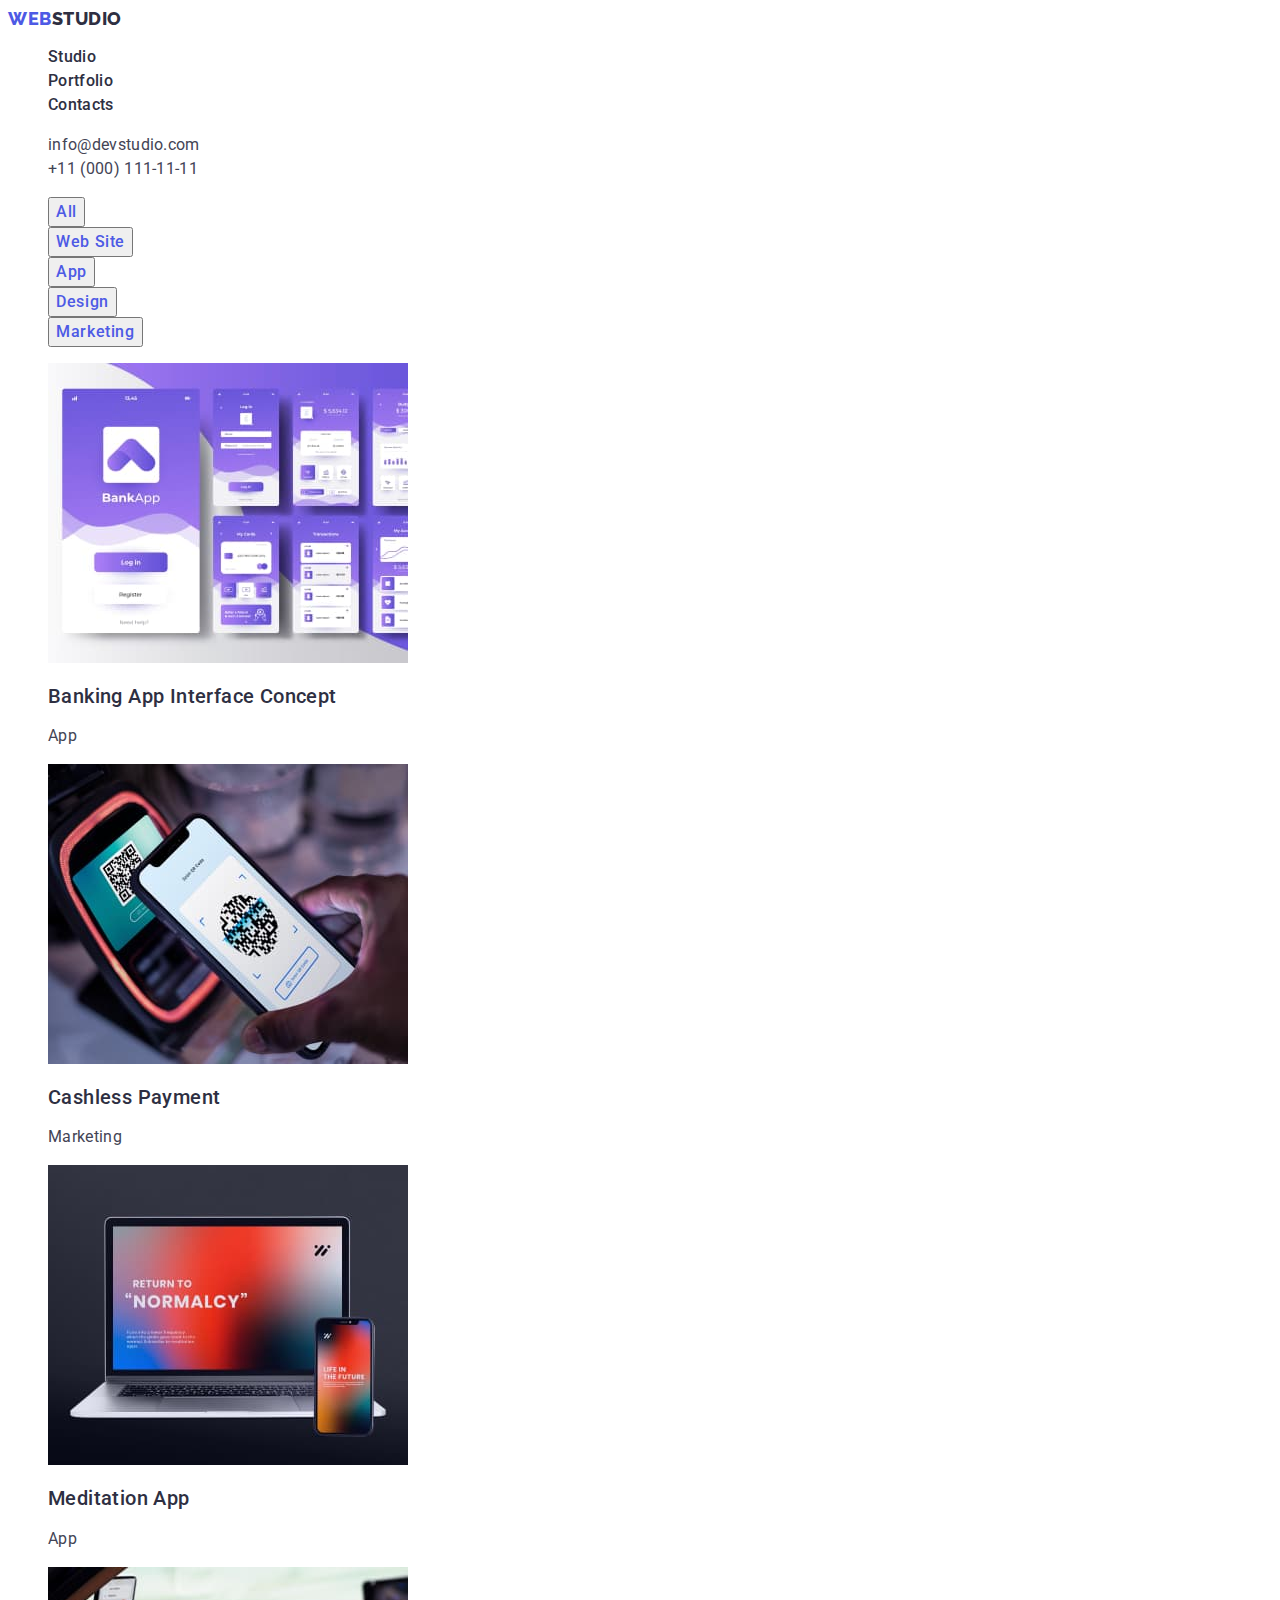
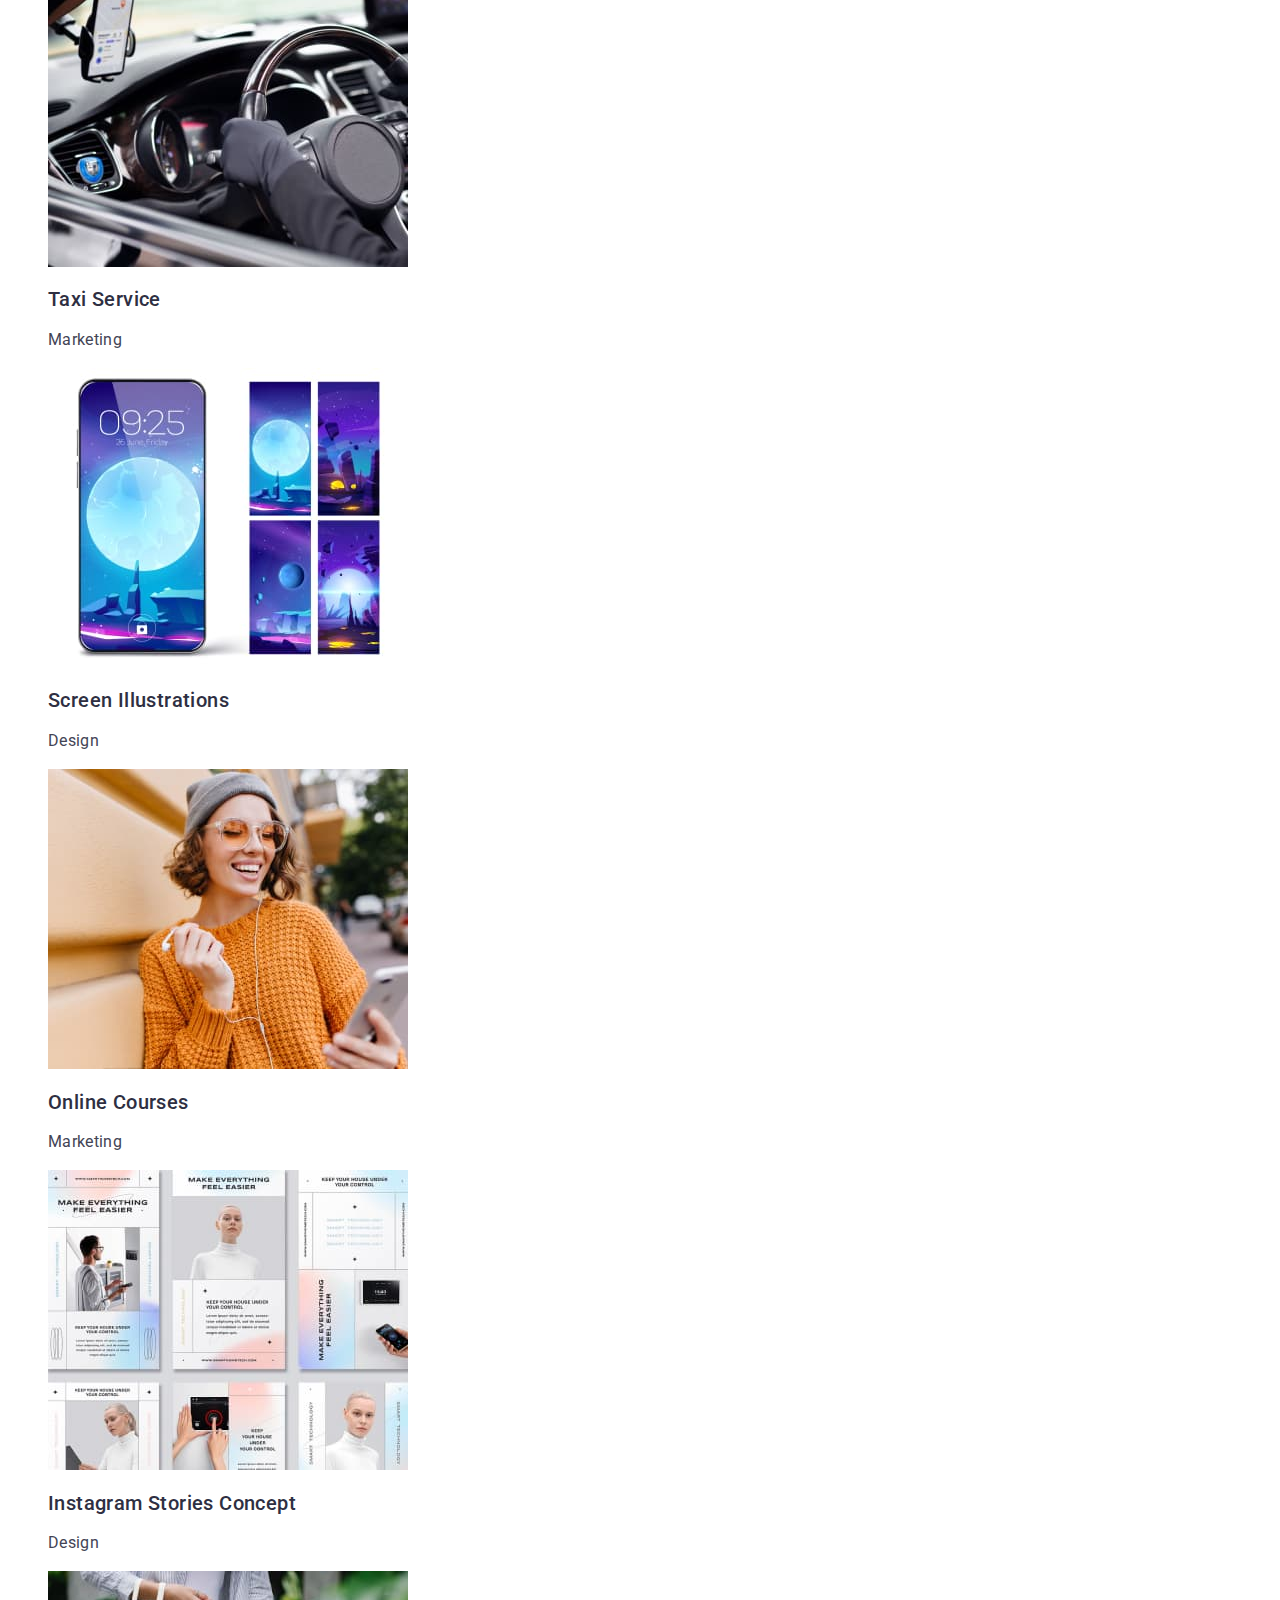
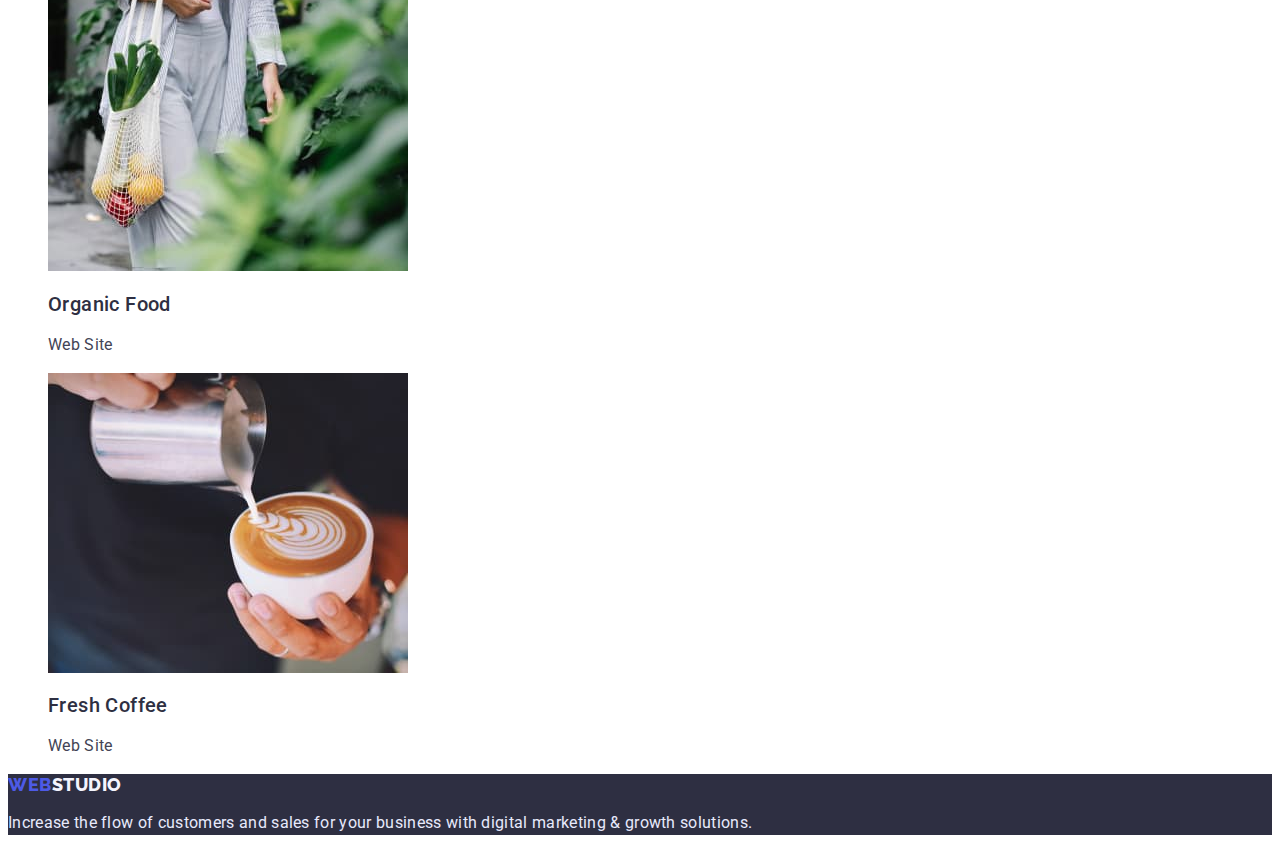
==== portfolio.html @ 85e49968 "Initial commit" ====
<!DOCTYPE html>
<html lang="en">

<head>
    <meta charset="UTF-8">
    <meta http-equiv="X-UA-Compatible" content="IE=edge">
    <meta name="viewport" content="width=device-width, initial-scale=1.0">
    <link rel="preconnect" href="https://fonts.googleapis.com">
    <link rel="preconnect" href="https://fonts.gstatic.com" crossorigin>
    <link
        href="https://fonts.googleapis.com/css2?family=Raleway:wght@800&family=Roboto:wght@400;500;700;900&display=swap"
        rel="stylesheet">
    <link rel="stylesheet" href="./css/styles.css">

    <title>Портфоліо</title>
</head>

<body>
    <header class="header">
        <nav class="nav">
            <a class="logo link" href="./index.html">Web<span class="color">Studio</span></a>
            <ul class="menu list">
                <li class="menu-item"><a class="menu-link link" href="./index.html">Studio</a></li>
                <li class="menu-item"><a class="menu-link link" href="./portfolio.html">Portfolio</a></li>
                <li class="menu-item"><a class="menu-link link" href="">Contacts</a></li>
            </ul>
        </nav>
        <address class="address">
            <ul class="address-list list">
                <li class="address-item"><a class="address-link link"
                        href="mailto:info@devstudio.com">info@devstudio.com</a></li>
                <li class="address-item"><a class="address-link link" href="tel:+110001111111">+11 (000) 111-11-11</a>
                </li>
            </ul>
        </address>
    </header>
    <main>
        <section>
            <!-- h1 hide heding in css -->
            <h1 hidden>Our Works</h1>
            <ul class="filter-list list">
                <li class="filter-item"><button class="filter-button" type="button">All</button></li>
                <li class="filter-item"><button class="filter-button" type="button">Web Site</button></li>
                <li class="filter-item"><button class="filter-button" type="button">App</button></li>
                <li class="filter-item"><button class="filter-button" type="button">Design</button></li>
                <li class="filter-item"><button class="filter-button" type="button">Marketing</button></li>
            </ul>
            <!-- Row 1 -->
            <ul class="works-list list">
                <li class="works-list-item">
                    <a class="item-link link" href="#"><img src="./images/Banking-app.jpg"
                            alt="Banking app interface images" width="360">
                        <h2 class="works-item-title">Banking App Interface Concept</h2>
                        <p class="item-text">App</p>
                    </a>
                </li>
                <li class="works-list-item">
                    <a class="item-link link" href="#"><img src="./images/Payment.jpg" alt="Image of payment by phone"
                        width="360">
                    <h2 class="works-item-title">Cashless Payment</h2>
                    <p class="item-text">Marketing</p>
                    </a>
                </li>
                <li class="works-list-item">
                    <a class="item-link link" href="#"><img src="./images/Meditaion-app.jpg"
                        alt="Image of the meditation app" width="360">
                    <h2 class="works-item-title">Meditation App</h2>
                    <p class="item-text">App</p>
                    </a>
                </li>
            <!-- Row 2 -->
                <li class="works-list-item">
                    <a class="item-link link" href="#"><img src="./images/Taxi-service.jpg"
                        alt="Advertising of a taxi service" width="360">
                    <h2 class="works-item-title">Taxi Service</h2>
                    <p class="item-text">Marketing</p>
                    </a>
                </li>
                <li class="works-list-item">
                    <a class="item-link link" href="#"><img src="./images/Screen-illustration.jpg"
                        alt="Example design and illustration" width="360">
                    <h2 class="works-item-title">Screen Illustrations</h2>
                    <p class="item-text">Design</p>
                    </a>
                </li>
                <li class="works-list-item">
                    <a class="item-link link" href="#"><img src="./images/Online-cources.jpg"
                        alt="Online course advertising design" width="360">
                    <h2 class="works-item-title">Online Courses</h2>
                    <p class="item-text">Marketing</p>
                    </a>
                </li>
            <!-- Row 3 -->
                <li class="works-list-item">
                    <a class="item-link link" href="#"><img src="./images/Instagram-concept.jpg"
                        alt="Design instagram stories" width="360">
                    <h2 class="works-item-title">Instagram Stories Concept</h2>
                    <p class="item-text">Design</p>
                    </a>
                </li>
                <li class="works-list-item">
                    <a class="item-link link" href="#"><img src="./images/Organic-food.jpg"
                        alt="Organic food store website" width="360">
                    <h2 class="works-item-title">Organic Food</h2>
                    <p class="item-text">Web Site</p>
                    </a>
                </li>
                <li class="works-list-item">
                    <a class="item-link link" href="#"><img src="./images/Fresh-coffee.jpg"
                        alt="Fresh Coffee Shop Website" width="360">
                    <h2 class="works-item-title">Fresh Coffee</h2>
                    <p class="item-text">Web Site</p>
                    </a>
                </li>
            </ul>
        </section>
    </main>
    <footer class="footer">
        <a class="footer-logo link" href="./index.html">Web<span class="footer-color">Studio</span></a>
        <p class="footer-text">Increase the flow of customers and sales for your business with digital marketing &
            growth
            solutions.</p>
    </footer>
</body>
---- css/styles.css ----
:root {
  --text-color: #434455;
  --title-text-color: #2e2f42;
  --primary-brand-color: #4d5ae5;
  --pressed-state-color: #404bbf;
  --primary-accent-color: #e7e9fc;
  --primary-bg-color: #f4f4fd;
}

body {
  font-family: "Roboto", sans-serif;
  color: var(--text-color);
}

/* ============= COPMPONENTS ======================= */
.list {
  list-style: none;
}

.link {
  text-decoration: none;
}

.h2-title {
  font-family: "Roboto", sans-serif;
  font-weight: 700;
  font-size: 36px;
  line-height: 1.11;
  text-align: center;
  letter-spacing: 0.02em;
  text-transform: capitalize;

  color: var(--title-text-color);
}

.h3-title {
  font-family: "Roboto", sans-serif;
  font-weight: 500;
  font-size: 20px;
  line-height: 1.2;
  letter-spacing: 0.02em;

  color: var(--title-text-color);
}

.text {
  font-family: "Roboto", sans-serif;
  font-weight: 400;
  font-size: 16px;
  line-height: 1.5;
  letter-spacing: 0.02em;

  color: var(--text-color);
}

/* ===============COMPONENTS====================== */

/* Header */

.logo {
  font-family: "Raleway", sans-serif;
  font-weight: 800;
  font-size: 18px;
  line-height: 1.17;
  letter-spacing: 0.03em;
  text-transform: uppercase;

  color: var(--primary-brand-color);
}

.color {
  color: #2e2f42;
}

.menu-link {
  font-family: "Roboto", sans-serif;
  font-weight: 500;
  font-size: 16px;
  line-height: 1.5;
  letter-spacing: 0.02em;

  color: var(--title-text-color);
}

.menu-link:hover,
.menu-link:focus {
  color: var(--pressed-state-color);
}

.address {
  font-style: normal;
}

.address-link {
  font-family: "Roboto", sans-serif;
  font-weight: 400;
  font-size: 16px;
  line-height: 1.5;
  letter-spacing: 0.02em;

  color: var(--text-color);
}

.address-link:hover,
.address-link:focus {
  color: var(--pressed-state-color);
}

/* Section HERO */

.hero {
  background-color: #2e2f42;
}

.hero-title {
  font-family: "Roboto", sans-serif;
  font-weight: 700;
  font-size: 56px;
  line-height: 1.07;
  text-align: center;
  letter-spacing: 0.02em;

  color: #ffffff;
}

.hero-button {
  font-family: "Roboto", sans-serif;
  font-weight: 500;
  font-size: 16px;
  line-height: 1.5;
  align-items: center;
  letter-spacing: 0.04em;
  cursor: pointer;

  color: #ffffff;
  background-color: var(--primary-brand-color);
}

/* Section ADVANTAGES */

.adv-subtitle {
  font-family: "Roboto", sans-serif;
  font-weight: 500;
  font-size: 20px;
  line-height: 1.2;
  letter-spacing: 0.02em;

  color: var(--title-text-color);
}

/* Section WORK */
.work-title {
  font-family: "Roboto", sans-serif;
  font-weight: 700;
  font-size: 36px;
  line-height: 1.11;
  letter-spacing: 0.02em;
  text-transform: capitalize;
  text-align: center;

  color: #2e2f42;
}

/* Section  TEAM*/

.team-title {
  font-family: "Roboto", sans-serif;
  font-weight: 700;
  font-size: 36px;
  line-height: 1.11;
  letter-spacing: 0.02em;
  text-transform: capitalize;
  text-align: center;

  color: #2e2f42;
}

.team-subtitle {
  font-family: "Roboto", sans-serif;
  font-weight: 500;
  font-size: 20px;
  line-height: 1.2;
  letter-spacing: 0.02em;

  color: #2e2f42;
}

.team-text {
  font-family: "Roboto", sans-serif;
  font-weight: 400;
  font-size: 16px;
  line-height: 1.5;
  letter-spacing: 0.02em;

  color: #434455;
}

/* Footer */

.footer {
  background-color: #2e2f42;
}

.footer-logo {
  font-family: "Raleway", sans-serif;
  font-style: normal;
  font-weight: 800;
  font-size: 18px;
  line-height: 1.17;
  letter-spacing: 0.03em;
  text-transform: uppercase;

  color: var(--primary-brand-color);
}

.footer-color {
  color: #f4f4fd;
}

.footer-text {
  font-family: "Roboto", sans-serif;
  font-weight: 400;
  font-size: 16px;
  line-height: 1.5;
  letter-spacing: 0.02em;
  color: #e7e9fc;
}

/* -------PORTFOLIO PAGE--------- */

/* Filter */

.filter-button {
  font-family: "Roboto", sans-serif;
  font-weight: 500;
  font-size: 16px;
  line-height: 1.5;
  letter-spacing: 0.04em;
  cursor: pointer;

  color: var(--primary-brand-color);
}

.filter-button:hover,
.filter-button:focus {
  color: #e7e9fc;
  background-color: var(--primary-brand-color);
}

/* Works list */

.works-item-title {
  font-family: "Roboto";
  font-weight: 500;
  font-size: 20px;
  line-height: 1.2;
  letter-spacing: 0.02em;

  color: #2e2f42;
}

.item-text {
  font-family: "Roboto";
  font-weight: 400;
  font-size: 16px;
  line-height: 1.5;
  letter-spacing: 0.02em;
  
  color: #434455;
}
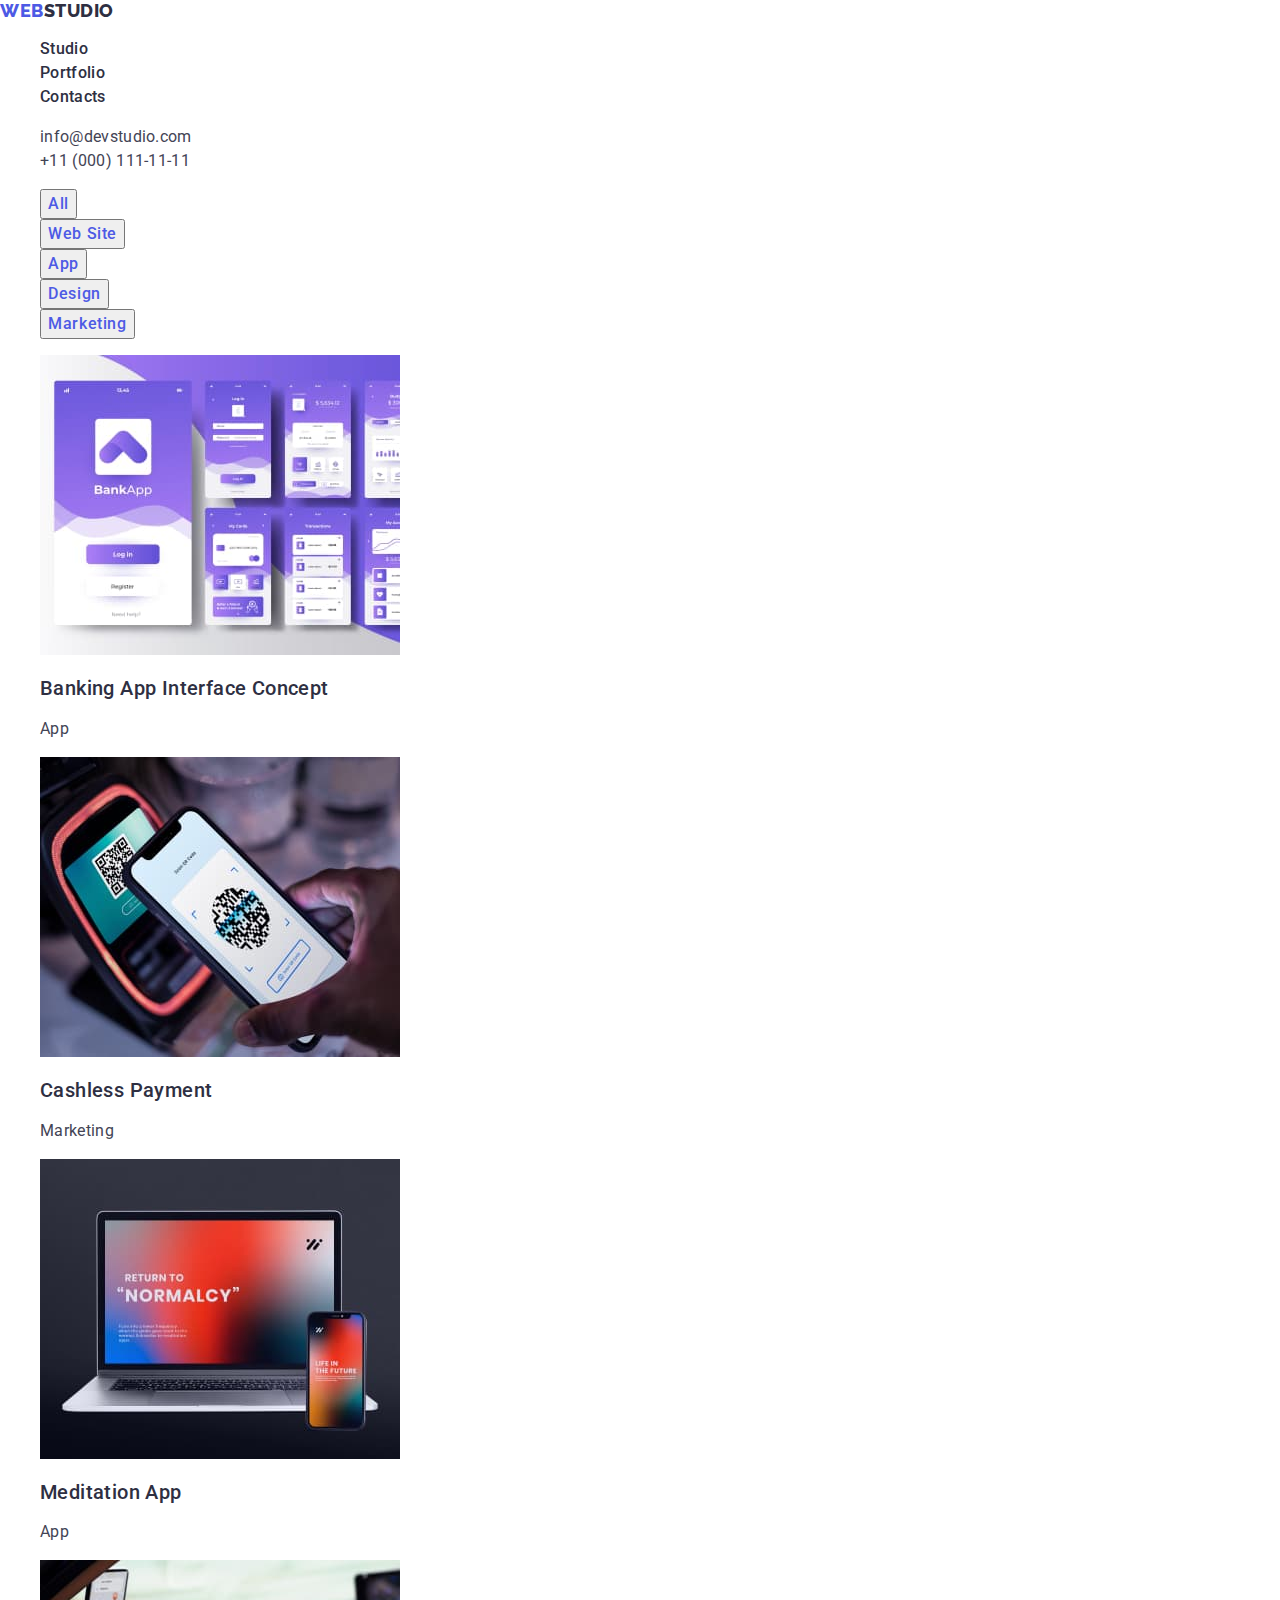
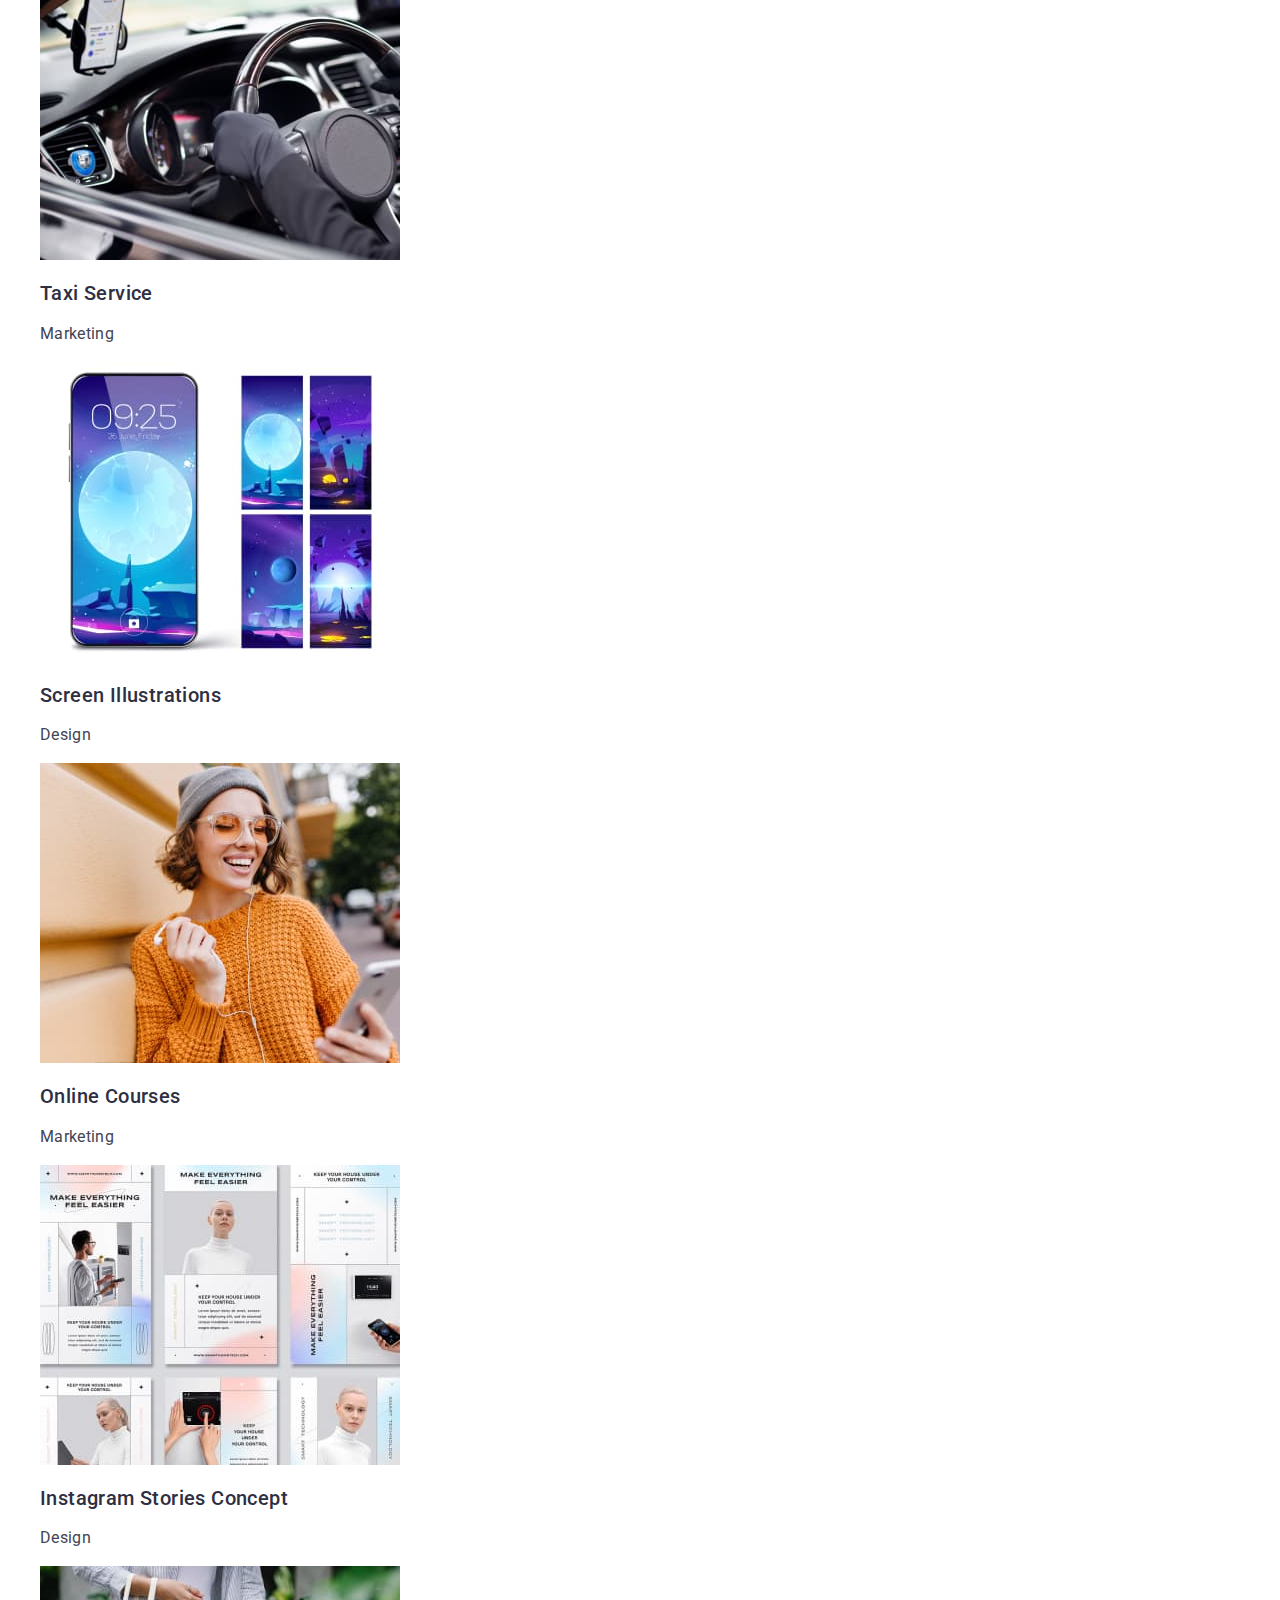
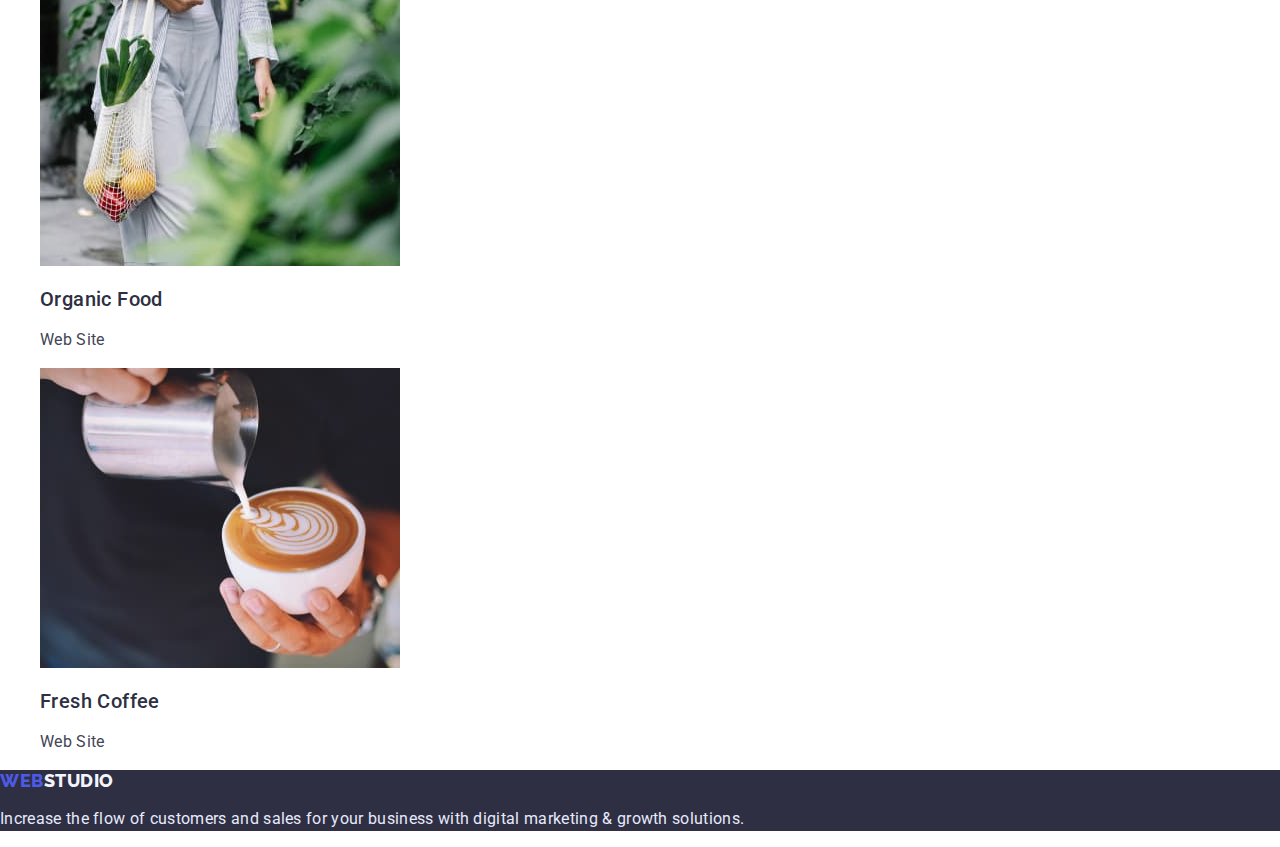
==== commit ebb33e8b: "add normalize css" ====
--- a/portfolio.html
+++ b/portfolio.html
@@ -10,6 +10,7 @@
     <link
         href="https://fonts.googleapis.com/css2?family=Raleway:wght@800&family=Roboto:wght@400;500;700;900&display=swap"
         rel="stylesheet">
+    <link rel="stylesheet" href="https://cdnjs.cloudflare.com/ajax/libs/modern-normalize/1.1.0/modern-normalize.min.css">
     <link rel="stylesheet" href="./css/styles.css">
 
     <title>Портфоліо</title>
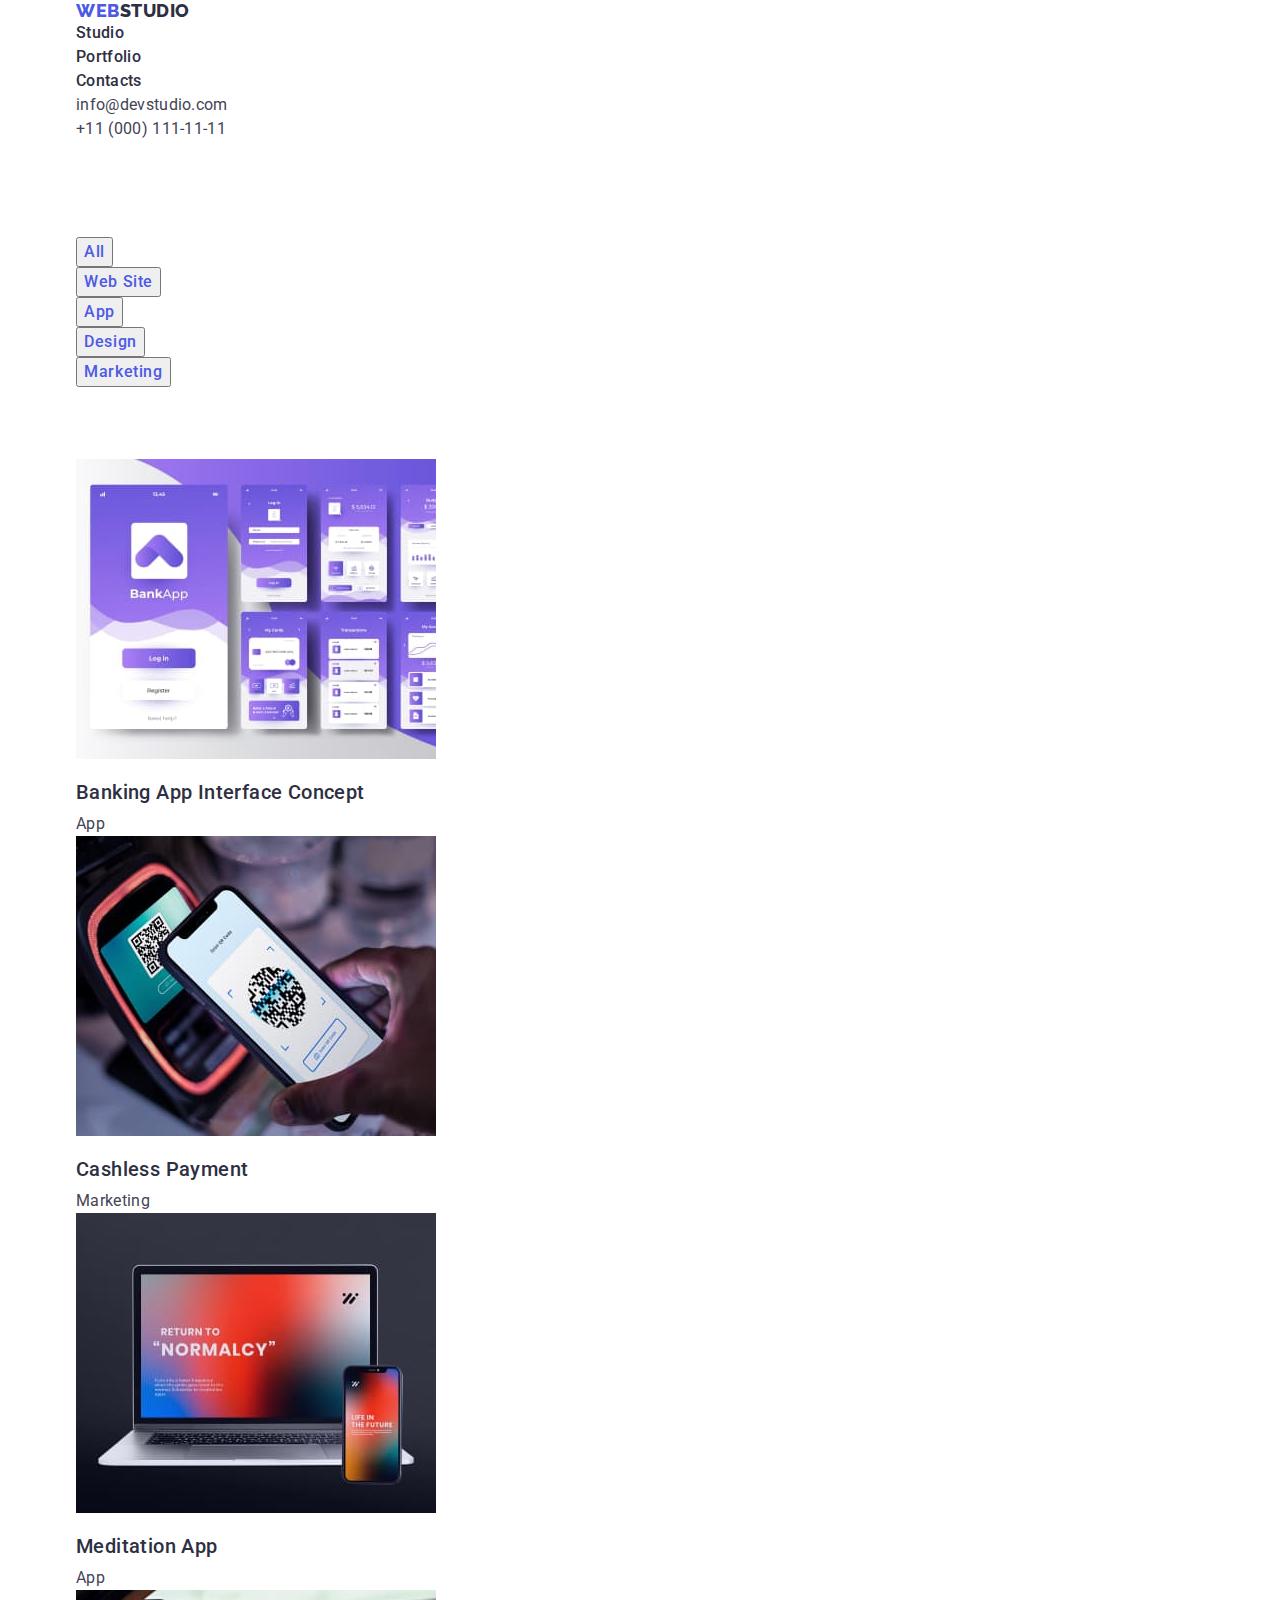
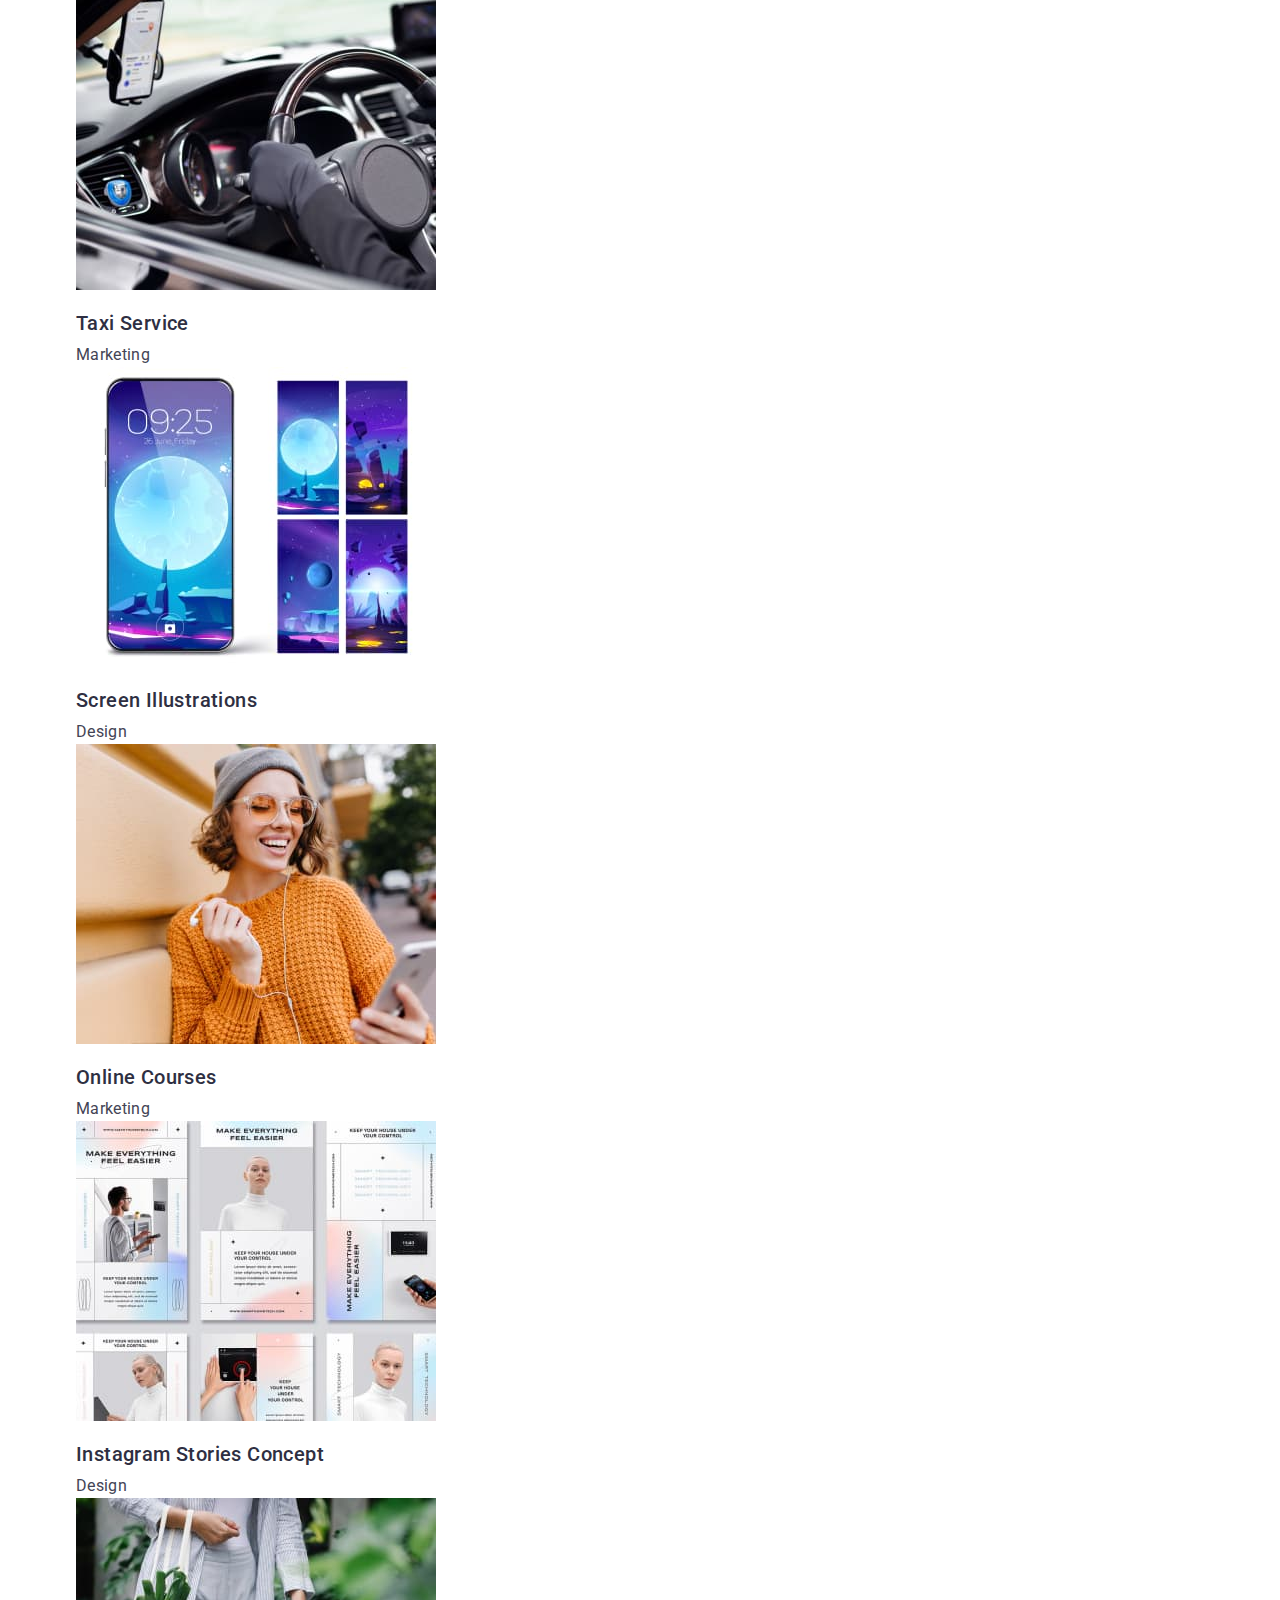
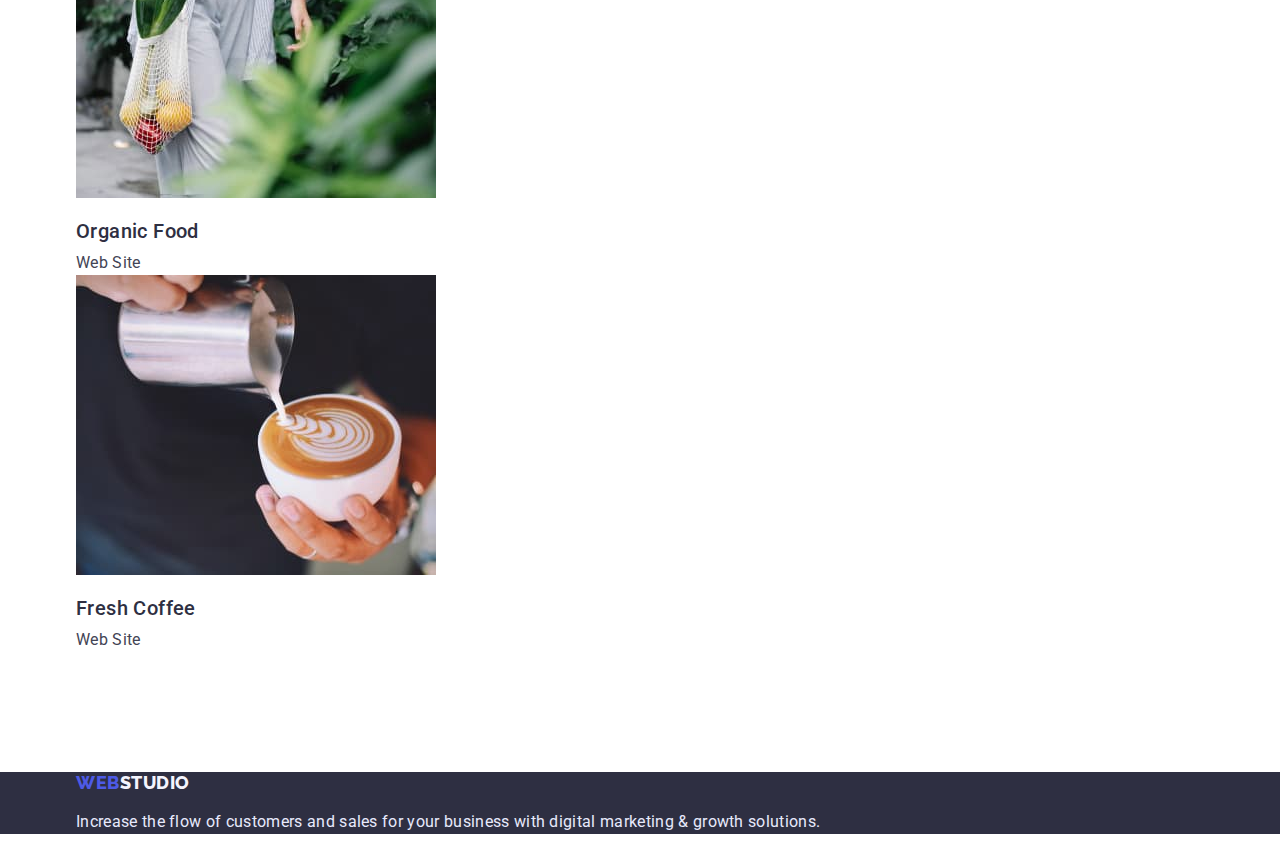
==== commit 842d548a: "add containers" ====
--- a/portfolio.html
+++ b/portfolio.html
@@ -10,7 +10,8 @@
     <link
         href="https://fonts.googleapis.com/css2?family=Raleway:wght@800&family=Roboto:wght@400;500;700;900&display=swap"
         rel="stylesheet">
-    <link rel="stylesheet" href="https://cdnjs.cloudflare.com/ajax/libs/modern-normalize/1.1.0/modern-normalize.min.css">
+    <link rel="stylesheet"
+        href="https://cdnjs.cloudflare.com/ajax/libs/modern-normalize/1.1.0/modern-normalize.min.css">
     <link rel="stylesheet" href="./css/styles.css">
 
     <title>Портфоліо</title>
@@ -18,108 +19,115 @@
 
 <body>
     <header class="header">
-        <nav class="nav">
-            <a class="logo link" href="./index.html">Web<span class="color">Studio</span></a>
-            <ul class="menu list">
-                <li class="menu-item"><a class="menu-link link" href="./index.html">Studio</a></li>
-                <li class="menu-item"><a class="menu-link link" href="./portfolio.html">Portfolio</a></li>
-                <li class="menu-item"><a class="menu-link link" href="">Contacts</a></li>
-            </ul>
-        </nav>
-        <address class="address">
-            <ul class="address-list list">
-                <li class="address-item"><a class="address-link link"
-                        href="mailto:info@devstudio.com">info@devstudio.com</a></li>
-                <li class="address-item"><a class="address-link link" href="tel:+110001111111">+11 (000) 111-11-11</a>
-                </li>
-            </ul>
-        </address>
+        <div class="container">
+            <nav class="nav">
+                <a class="logo link" href="./index.html">Web<span class="color">Studio</span></a>
+                <ul class="menu list">
+                    <li class="menu-item"><a class="menu-link link" href="./index.html">Studio</a></li>
+                    <li class="menu-item"><a class="menu-link link" href="./portfolio.html">Portfolio</a></li>
+                    <li class="menu-item"><a class="menu-link link" href="">Contacts</a></li>
+                </ul>
+            </nav>
+            <address class="address">
+                <ul class="address-list list">
+                    <li class="address-item"><a class="address-link link"
+                            href="mailto:info@devstudio.com">info@devstudio.com</a></li>
+                    <li class="address-item"><a class="address-link link" href="tel:+110001111111">+11 (000)
+                            111-11-11</a>
+                    </li>
+                </ul>
+            </address>
+        </div>
     </header>
     <main>
         <section>
-            <!-- h1 hide heding in css -->
-            <h1 hidden>Our Works</h1>
-            <ul class="filter-list list">
-                <li class="filter-item"><button class="filter-button" type="button">All</button></li>
-                <li class="filter-item"><button class="filter-button" type="button">Web Site</button></li>
-                <li class="filter-item"><button class="filter-button" type="button">App</button></li>
-                <li class="filter-item"><button class="filter-button" type="button">Design</button></li>
-                <li class="filter-item"><button class="filter-button" type="button">Marketing</button></li>
-            </ul>
-            <!-- Row 1 -->
-            <ul class="works-list list">
-                <li class="works-list-item">
-                    <a class="item-link link" href="#"><img src="./images/Banking-app.jpg"
-                            alt="Banking app interface images" width="360">
-                        <h2 class="works-item-title">Banking App Interface Concept</h2>
-                        <p class="item-text">App</p>
-                    </a>
-                </li>
-                <li class="works-list-item">
-                    <a class="item-link link" href="#"><img src="./images/Payment.jpg" alt="Image of payment by phone"
-                        width="360">
-                    <h2 class="works-item-title">Cashless Payment</h2>
-                    <p class="item-text">Marketing</p>
-                    </a>
-                </li>
-                <li class="works-list-item">
-                    <a class="item-link link" href="#"><img src="./images/Meditaion-app.jpg"
-                        alt="Image of the meditation app" width="360">
-                    <h2 class="works-item-title">Meditation App</h2>
-                    <p class="item-text">App</p>
-                    </a>
-                </li>
-            <!-- Row 2 -->
-                <li class="works-list-item">
-                    <a class="item-link link" href="#"><img src="./images/Taxi-service.jpg"
-                        alt="Advertising of a taxi service" width="360">
-                    <h2 class="works-item-title">Taxi Service</h2>
-                    <p class="item-text">Marketing</p>
-                    </a>
-                </li>
-                <li class="works-list-item">
-                    <a class="item-link link" href="#"><img src="./images/Screen-illustration.jpg"
-                        alt="Example design and illustration" width="360">
-                    <h2 class="works-item-title">Screen Illustrations</h2>
-                    <p class="item-text">Design</p>
-                    </a>
-                </li>
-                <li class="works-list-item">
-                    <a class="item-link link" href="#"><img src="./images/Online-cources.jpg"
-                        alt="Online course advertising design" width="360">
-                    <h2 class="works-item-title">Online Courses</h2>
-                    <p class="item-text">Marketing</p>
-                    </a>
-                </li>
-            <!-- Row 3 -->
-                <li class="works-list-item">
-                    <a class="item-link link" href="#"><img src="./images/Instagram-concept.jpg"
-                        alt="Design instagram stories" width="360">
-                    <h2 class="works-item-title">Instagram Stories Concept</h2>
-                    <p class="item-text">Design</p>
-                    </a>
-                </li>
-                <li class="works-list-item">
-                    <a class="item-link link" href="#"><img src="./images/Organic-food.jpg"
-                        alt="Organic food store website" width="360">
-                    <h2 class="works-item-title">Organic Food</h2>
-                    <p class="item-text">Web Site</p>
-                    </a>
-                </li>
-                <li class="works-list-item">
-                    <a class="item-link link" href="#"><img src="./images/Fresh-coffee.jpg"
-                        alt="Fresh Coffee Shop Website" width="360">
-                    <h2 class="works-item-title">Fresh Coffee</h2>
-                    <p class="item-text">Web Site</p>
-                    </a>
-                </li>
-            </ul>
+            <div class="container padding">
+                <!-- h1 hide heding in css -->
+                <h1 hidden>Our Works</h1>
+                <ul class="filter-list list">
+                    <li class="filter-item"><button class="filter-button" type="button">All</button></li>
+                    <li class="filter-item"><button class="filter-button" type="button">Web Site</button></li>
+                    <li class="filter-item"><button class="filter-button" type="button">App</button></li>
+                    <li class="filter-item"><button class="filter-button" type="button">Design</button></li>
+                    <li class="filter-item"><button class="filter-button" type="button">Marketing</button></li>
+                </ul>
+                <!-- Row 1 -->
+                <ul class="works-list list">
+                    <li class="works-list-item">
+                        <a class="item-link link" href="#"><img src="./images/Banking-app.jpg"
+                                alt="Banking app interface images" width="360">
+                            <h2 class="works-item-title">Banking App Interface Concept</h2>
+                            <p class="item-text">App</p>
+                        </a>
+                    </li>
+                    <li class="works-list-item">
+                        <a class="item-link link" href="#"><img src="./images/Payment.jpg"
+                                alt="Image of payment by phone" width="360">
+                            <h2 class="works-item-title">Cashless Payment</h2>
+                            <p class="item-text">Marketing</p>
+                        </a>
+                    </li>
+                    <li class="works-list-item">
+                        <a class="item-link link" href="#"><img src="./images/Meditaion-app.jpg"
+                                alt="Image of the meditation app" width="360">
+                            <h2 class="works-item-title">Meditation App</h2>
+                            <p class="item-text">App</p>
+                        </a>
+                    </li>
+                    <!-- Row 2 -->
+                    <li class="works-list-item">
+                        <a class="item-link link" href="#"><img src="./images/Taxi-service.jpg"
+                                alt="Advertising of a taxi service" width="360">
+                            <h2 class="works-item-title">Taxi Service</h2>
+                            <p class="item-text">Marketing</p>
+                        </a>
+                    </li>
+                    <li class="works-list-item">
+                        <a class="item-link link" href="#"><img src="./images/Screen-illustration.jpg"
+                                alt="Example design and illustration" width="360">
+                            <h2 class="works-item-title">Screen Illustrations</h2>
+                            <p class="item-text">Design</p>
+                        </a>
+                    </li>
+                    <li class="works-list-item">
+                        <a class="item-link link" href="#"><img src="./images/Online-cources.jpg"
+                                alt="Online course advertising design" width="360">
+                            <h2 class="works-item-title">Online Courses</h2>
+                            <p class="item-text">Marketing</p>
+                        </a>
+                    </li>
+                    <!-- Row 3 -->
+                    <li class="works-list-item">
+                        <a class="item-link link" href="#"><img src="./images/Instagram-concept.jpg"
+                                alt="Design instagram stories" width="360">
+                            <h2 class="works-item-title">Instagram Stories Concept</h2>
+                            <p class="item-text">Design</p>
+                        </a>
+                    </li>
+                    <li class="works-list-item">
+                        <a class="item-link link" href="#"><img src="./images/Organic-food.jpg"
+                                alt="Organic food store website" width="360">
+                            <h2 class="works-item-title">Organic Food</h2>
+                            <p class="item-text">Web Site</p>
+                        </a>
+                    </li>
+                    <li class="works-list-item">
+                        <a class="item-link link" href="#"><img src="./images/Fresh-coffee.jpg"
+                                alt="Fresh Coffee Shop Website" width="360">
+                            <h2 class="works-item-title">Fresh Coffee</h2>
+                            <p class="item-text">Web Site</p>
+                        </a>
+                    </li>
+                </ul>
+            </div>
         </section>
     </main>
     <footer class="footer">
-        <a class="footer-logo link" href="./index.html">Web<span class="footer-color">Studio</span></a>
-        <p class="footer-text">Increase the flow of customers and sales for your business with digital marketing &
-            growth
-            solutions.</p>
+        <div class="container">
+            <a class="footer-logo link" href="./index.html">Web<span class="footer-color">Studio</span></a>
+            <p class="footer-text">Increase the flow of customers and sales for your business with digital marketing &
+                growth
+                solutions.</p>
+        </div>
     </footer>
 </body>--- a/css/styles.css
+++ b/css/styles.css
@@ -14,6 +14,8 @@
 
 /* ============= COPMPONENTS ======================= */
 .list {
+  padding: 0;
+  margin: 0;
   list-style: none;
 }
 
@@ -55,7 +57,20 @@
 
 /* ===============COMPONENTS====================== */
 
+.container {
+  margin-left: auto;
+  margin-right: auto;
+  width: 1158px;
+  padding-left: 15px;
+  padding-right: 15px;
+}
+
 /* Header */
+
+.header-padding {
+  padding-top: 24px;
+  padding-bottom: 24px;
+}
 
 .logo {
   font-family: "Raleway", sans-serif;
@@ -120,6 +135,9 @@
   text-align: center;
   letter-spacing: 0.02em;
 
+  margin-top: 0;
+  margin-bottom: 48px;
+
   color: #ffffff;
 }
 
@@ -128,16 +146,23 @@
   font-weight: 500;
   font-size: 16px;
   line-height: 1.5;
-  align-items: center;
   letter-spacing: 0.04em;
   cursor: pointer;
 
+  align-items: center;
+  border-radius: 4px;
+
   color: #ffffff;
   background-color: var(--primary-brand-color);
 }
 
 /* Section ADVANTAGES */
 
+.adv-padding {
+  padding-top: 120px;
+  padding-bottom: 120px;
+}
+
 .adv-subtitle {
   font-family: "Roboto", sans-serif;
   font-weight: 500;
@@ -145,10 +170,24 @@
   line-height: 1.2;
   letter-spacing: 0.02em;
 
+  margin-top: 0;
+  margin-bottom: 8px;
+
   color: var(--title-text-color);
 }
 
+.text-padding {
+  margin-top: 0;
+  margin-bottom: 0;
+}
+
 /* Section WORK */
+
+.work-padding {
+  padding-top: 0;
+  padding-bottom: 120px;
+}
+
 .work-title {
   font-family: "Roboto", sans-serif;
   font-weight: 700;
@@ -158,10 +197,20 @@
   text-transform: capitalize;
   text-align: center;
 
+  padding-top: 0;
+  padding-bottom: 0;
+  margin-top: 0;
+  margin-bottom: 72px;
+
   color: #2e2f42;
 }
 
 /* Section  TEAM*/
+
+.team-padding {
+  padding-top: 120px;
+  padding-bottom: 120px;
+}
 
 .team-title {
   font-family: "Roboto", sans-serif;
@@ -172,6 +221,11 @@
   text-transform: capitalize;
   text-align: center;
 
+  padding-top: 0;
+  padding-bottom: 0;
+  margin-top: 0;
+  margin-bottom: 72px;
+
   color: #2e2f42;
 }
 
@@ -182,6 +236,9 @@
   line-height: 1.2;
   letter-spacing: 0.02em;
 
+  margin-top: 0;
+  margin-bottom: 0px;
+
   color: #2e2f42;
 }
 
@@ -192,10 +249,18 @@
   line-height: 1.5;
   letter-spacing: 0.02em;
 
+  margin-top: 0;
+  margin-bottom: 0;
+
   color: #434455;
 }
 
 /* Footer */
+
+.footer-padding {
+  padding-top: 100px;
+  padding-bottom: 100px;
+}
 
 .footer {
   background-color: #2e2f42;
@@ -230,6 +295,16 @@
 
 /* Filter */
 
+.padding {
+  padding-top: 96px;
+  padding-bottom: 120px;
+}
+
+.filter-list {
+  margin-top: 0;
+  margin-bottom: 72px;
+}
+
 .filter-button {
   font-family: "Roboto", sans-serif;
   font-weight: 500;
@@ -256,6 +331,9 @@
   line-height: 1.2;
   letter-spacing: 0.02em;
 
+  margin-top: 32;
+  margin-bottom: 8px;
+
   color: #2e2f42;
 }
 
@@ -265,6 +343,9 @@
   font-size: 16px;
   line-height: 1.5;
   letter-spacing: 0.02em;
+
+  margin-top: 0;
+  margin-bottom: 0;
   
   color: #434455;
 }
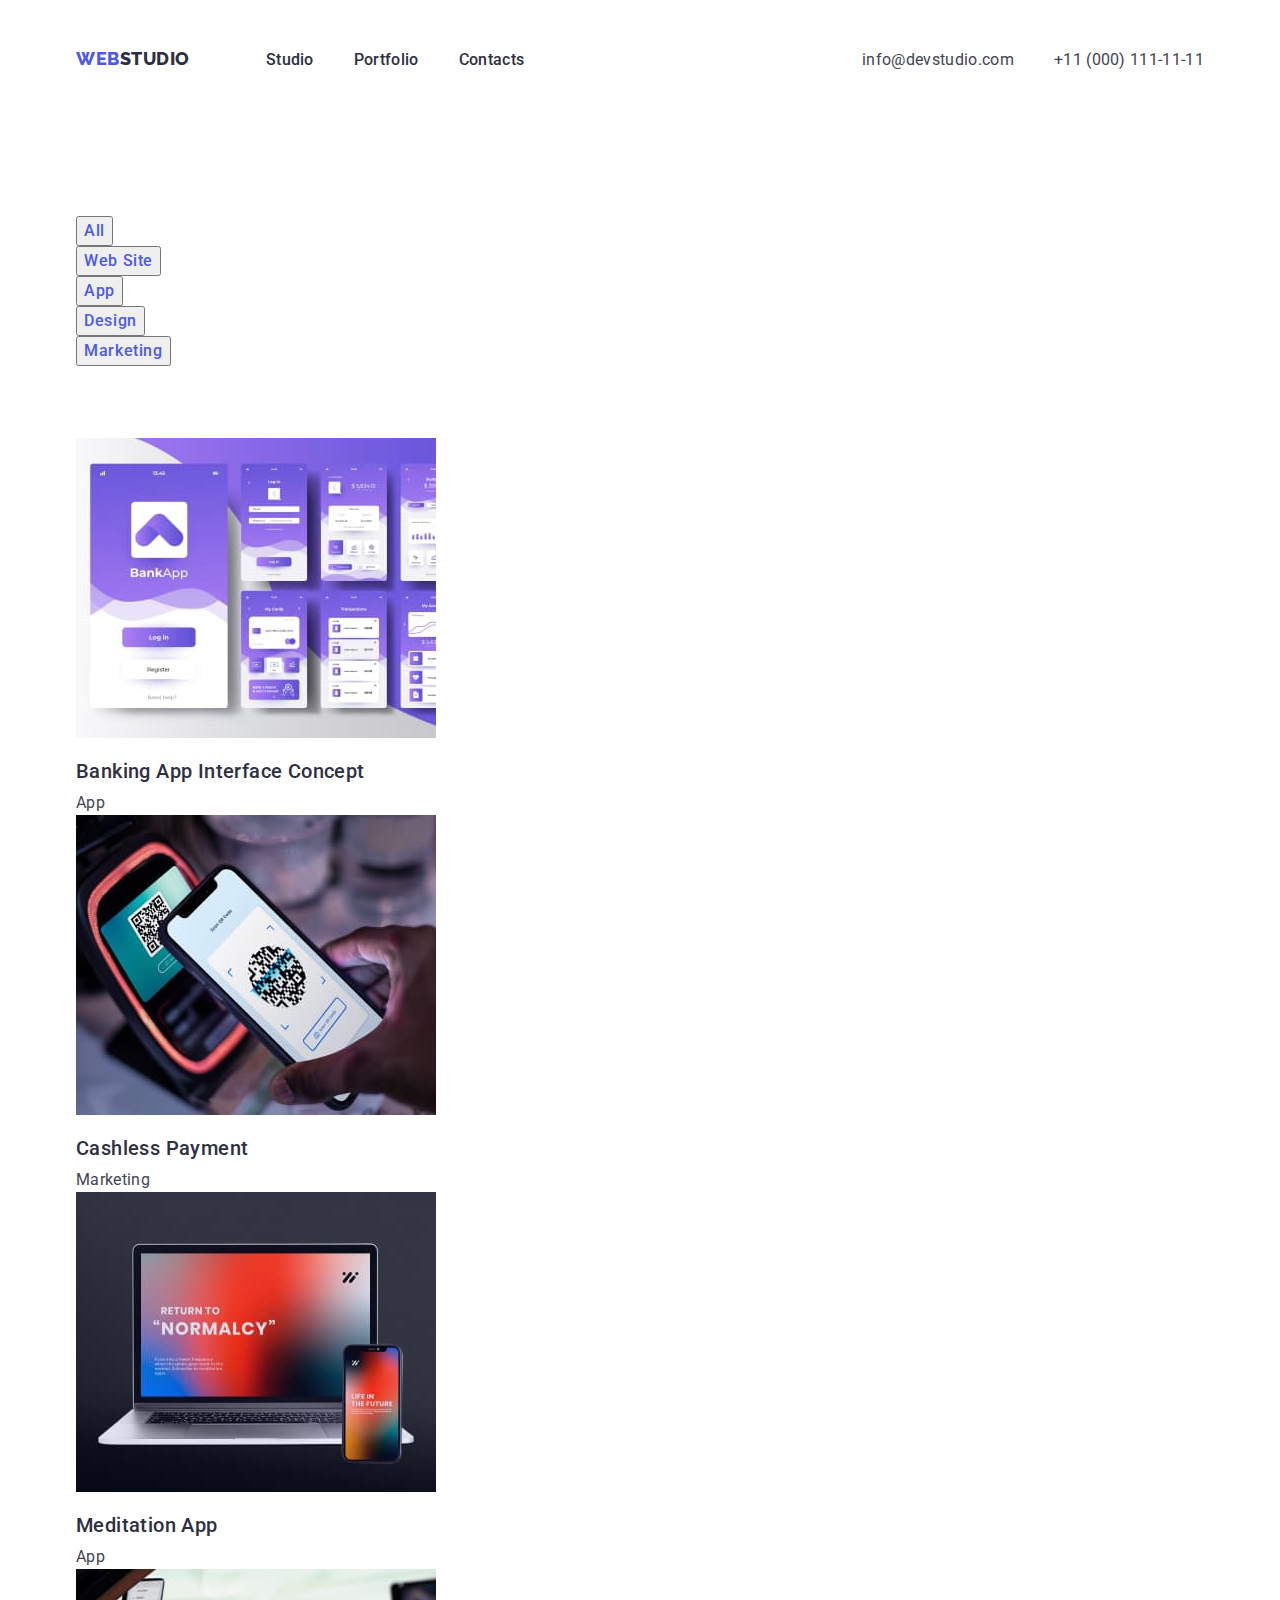
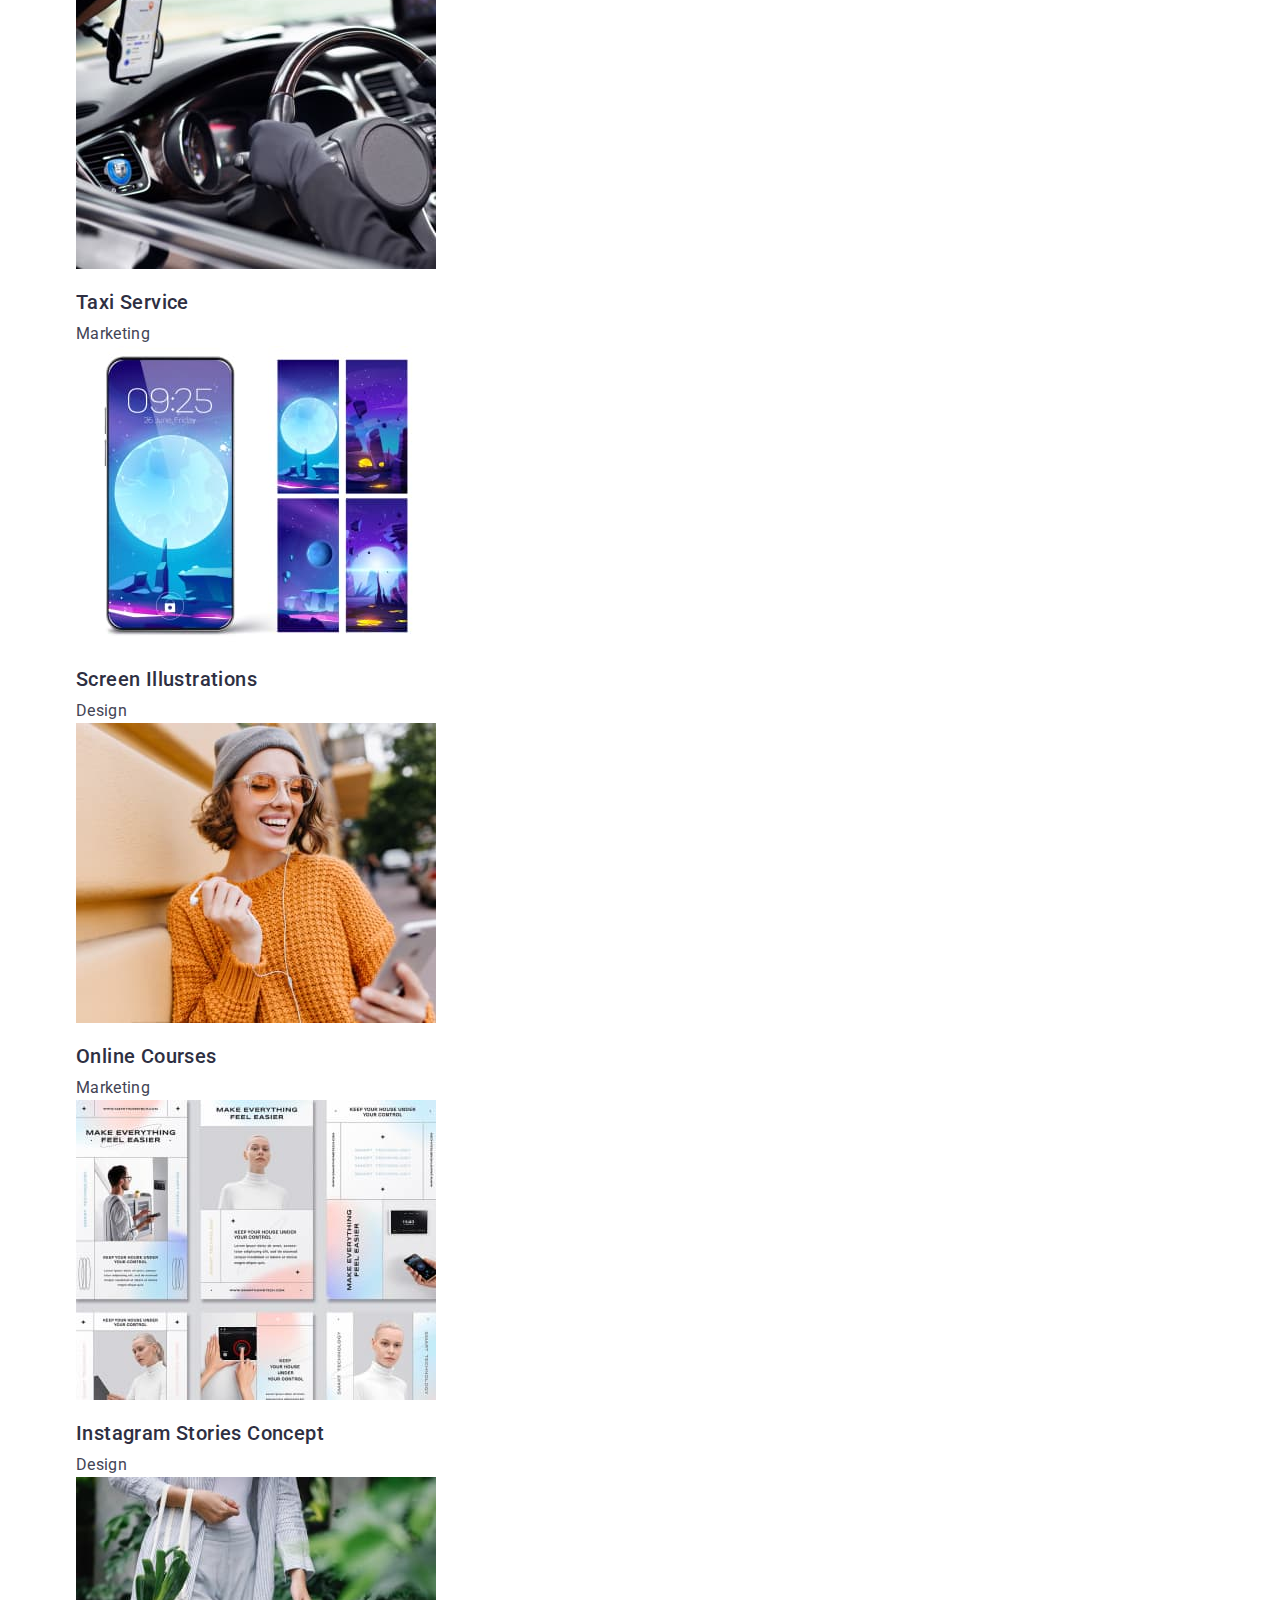
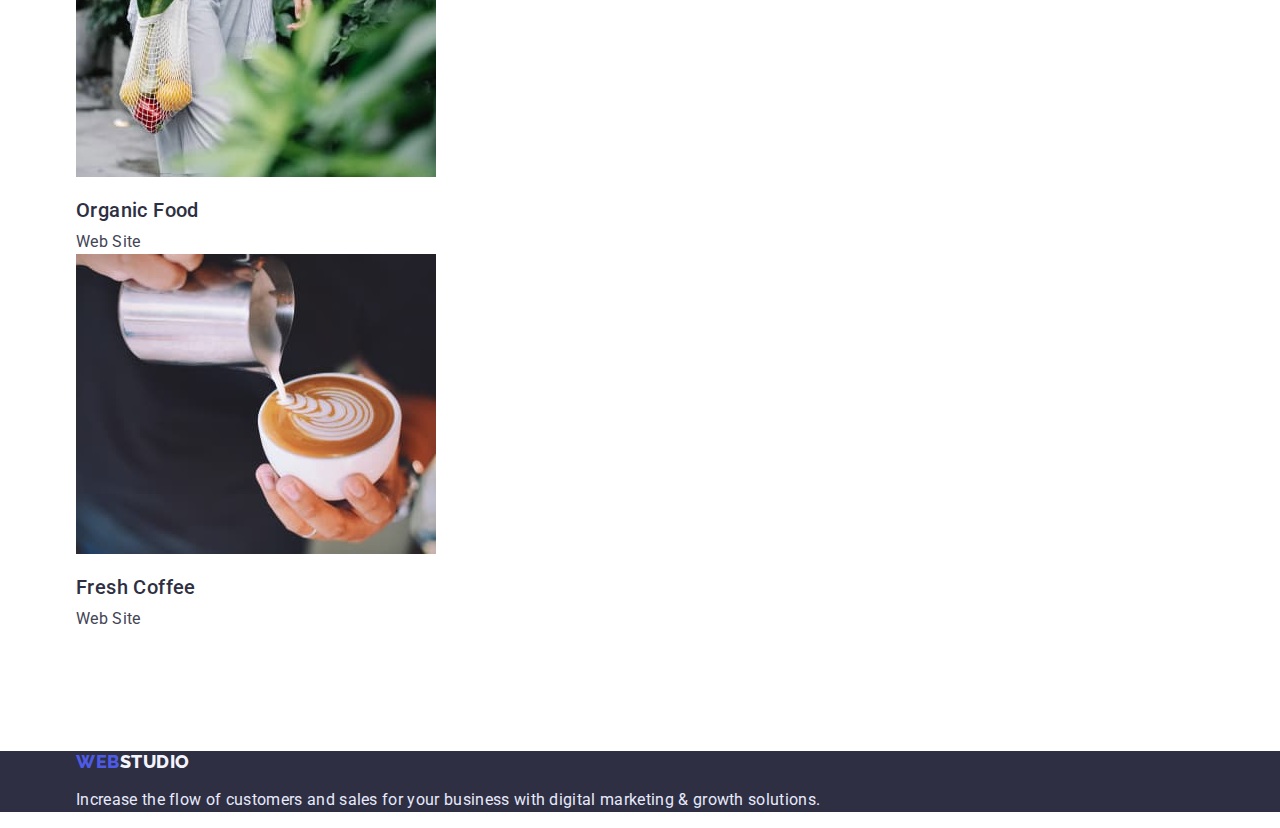
==== commit 0f642d39: "header updated" ====
--- a/portfolio.html
+++ b/portfolio.html
@@ -19,7 +19,7 @@
 
 <body>
     <header class="header">
-        <div class="container">
+        <div class="container header">
             <nav class="nav">
                 <a class="logo link" href="./index.html">Web<span class="color">Studio</span></a>
                 <ul class="menu list">
--- a/css/styles.css
+++ b/css/styles.css
@@ -67,9 +67,15 @@
 
 /* Header */
 
-.header-padding {
+.header {
+  display: flex;
+  align-items: center;
   padding-top: 24px;
   padding-bottom: 24px;
+}
+
+.nav {
+  display: flex;
 }
 
 .logo {
@@ -80,11 +86,22 @@
   letter-spacing: 0.03em;
   text-transform: uppercase;
 
+  margin-right: 76px;
+
   color: var(--primary-brand-color);
 }
 
 .color {
   color: #2e2f42;
+}
+
+.menu{
+  display: flex;
+  align-items: center;
+}
+
+.menu-item:not(:last-child) {
+  margin-right: 40px;
 }
 
 .menu-link {
@@ -104,6 +121,17 @@
 
 .address {
   font-style: normal;
+  margin-left: auto;
+}
+
+.address-list {
+  display: flex;
+  align-items: center;
+
+}
+
+.address-item:not(:last-child) {
+  margin-right: 40px;
 }
 
 .address-link {
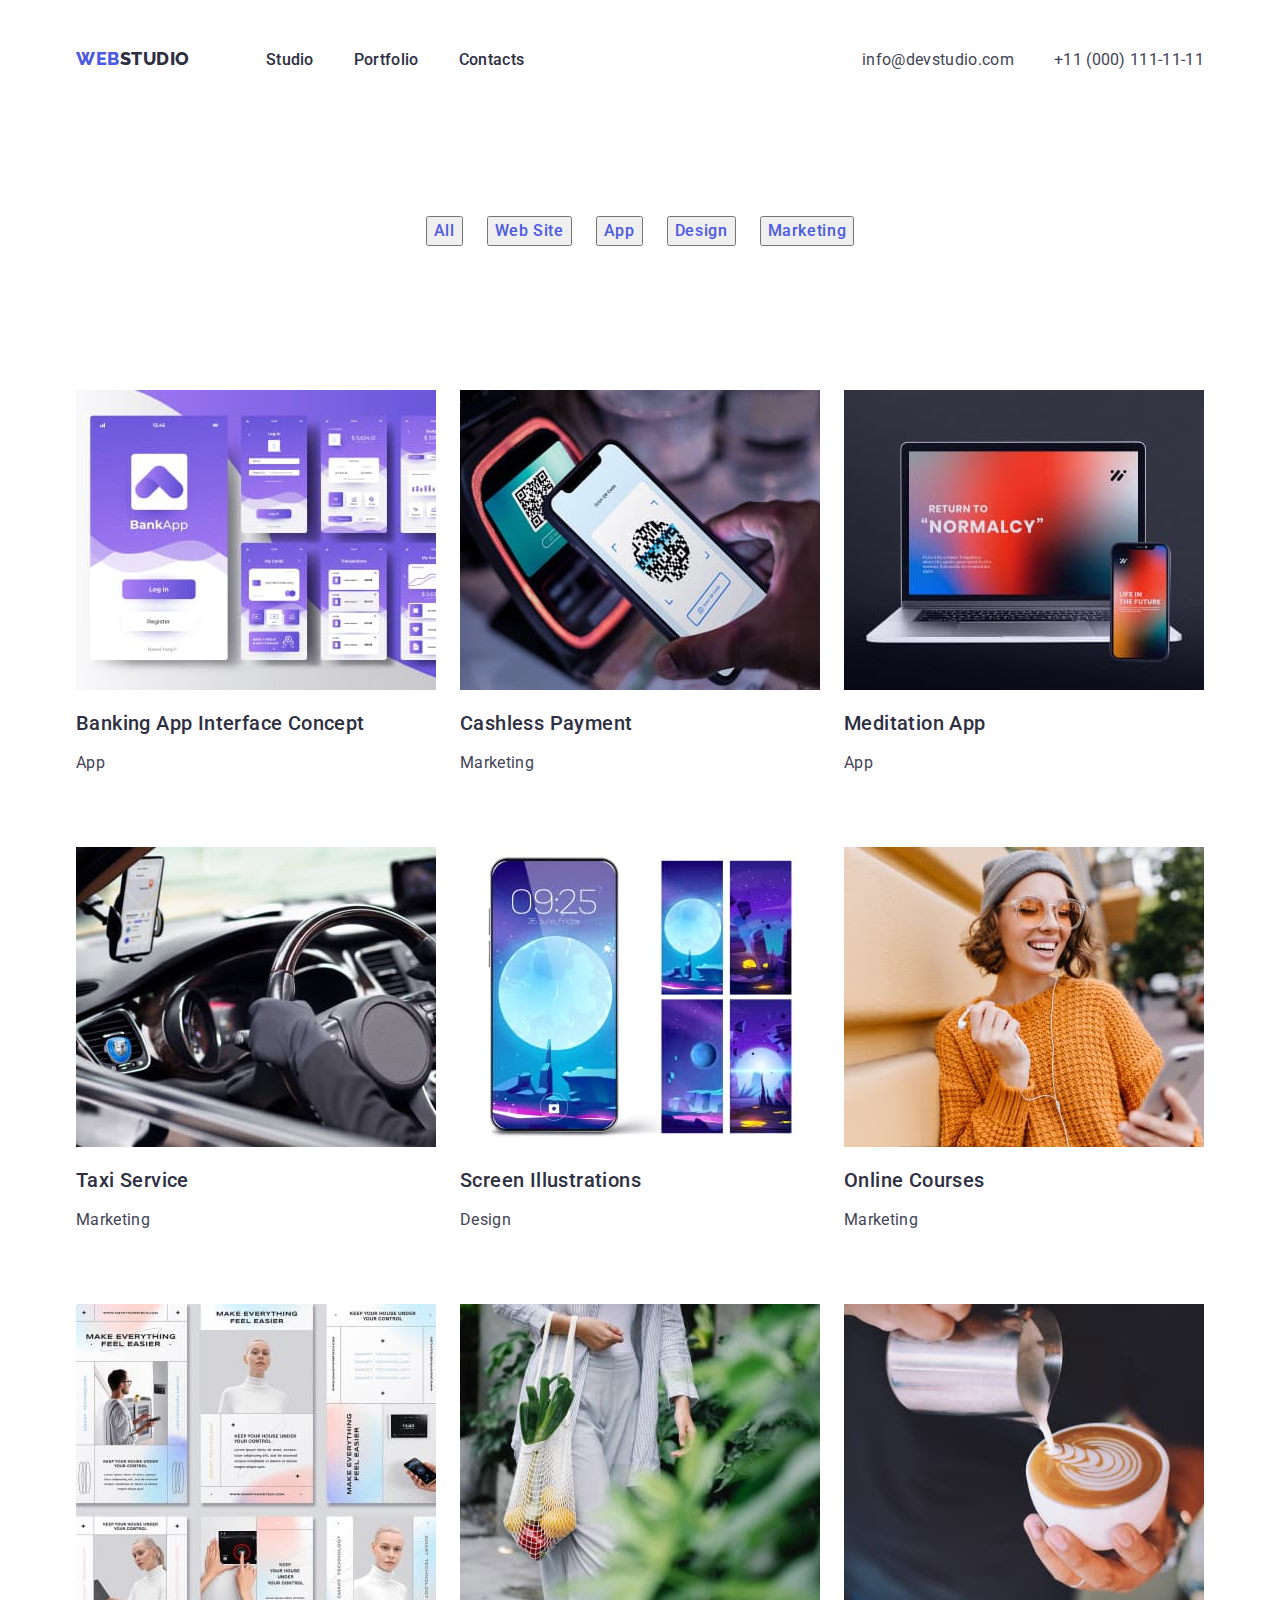
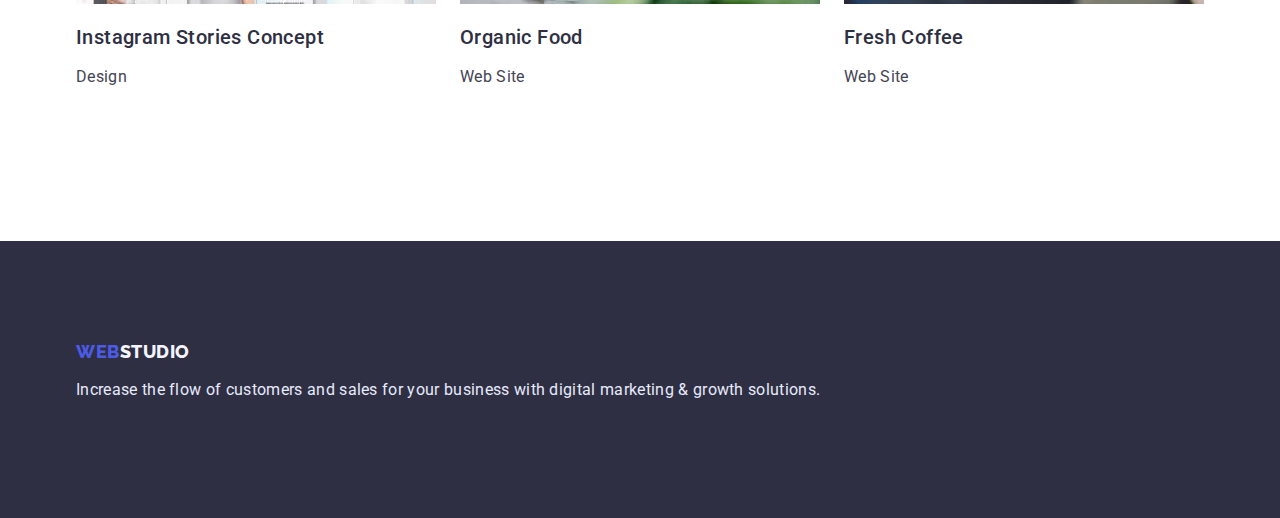
==== commit 8288aa4f: "add flexboxes" ====
--- a/portfolio.html
+++ b/portfolio.html
@@ -41,7 +41,7 @@
     </header>
     <main>
         <section>
-            <div class="container padding">
+            <div class="container">
                 <!-- h1 hide heding in css -->
                 <h1 hidden>Our Works</h1>
                 <ul class="filter-list list">
@@ -123,7 +123,7 @@
         </section>
     </main>
     <footer class="footer">
-        <div class="container">
+        <div class="container footer-padding">
             <a class="footer-logo link" href="./index.html">Web<span class="footer-color">Studio</span></a>
             <p class="footer-text">Increase the flow of customers and sales for your business with digital marketing &
                 growth
--- a/css/styles.css
+++ b/css/styles.css
@@ -176,8 +176,10 @@
   line-height: 1.5;
   letter-spacing: 0.04em;
   cursor: pointer;
-
-  align-items: center;
+  
+
+  padding: 16px 32px;
+  box-shadow: 0px 4px 4px rgba(0, 0, 0, 0.15);
   border-radius: 4px;
 
   color: #ffffff;
@@ -186,11 +188,16 @@
 
 /* Section ADVANTAGES */
 
-.adv-padding {
+.adv-list {
+  display: flex;
   padding-top: 120px;
   padding-bottom: 120px;
 }
 
+.adv-list-items:not(:nth-child(4n)) {
+  margin-right: 24px;
+}
+
 .adv-subtitle {
   font-family: "Roboto", sans-serif;
   font-weight: 500;
@@ -210,11 +217,6 @@
 }
 
 /* Section WORK */
-
-.work-padding {
-  padding-top: 0;
-  padding-bottom: 120px;
-}
 
 .work-title {
   font-family: "Roboto", sans-serif;
@@ -233,11 +235,20 @@
   color: #2e2f42;
 }
 
+.work-list {
+  display: flex;
+  padding-bottom: 120px;
+
+}
+
+.work-img:not(:nth-child(3n)) {
+  margin-right: 24px;
+}
+
 /* Section  TEAM*/
 
-.team-padding {
-  padding-top: 120px;
-  padding-bottom: 120px;
+.team {
+  background-color: #F4F4FD;
 }
 
 .team-title {
@@ -249,12 +260,25 @@
   text-transform: capitalize;
   text-align: center;
 
-  padding-top: 0;
+  padding-top: 120px;
   padding-bottom: 0;
   margin-top: 0;
   margin-bottom: 72px;
 
   color: #2e2f42;
+}
+
+.team-list {
+  display: flex;
+  padding-bottom: 120px;
+}
+
+.team-list-item:not(:nth-child(4n)) {
+  margin-right: 24px;
+}
+
+.team-photo {
+  margin-bottom: 32px;
 }
 
 .team-subtitle {
@@ -265,7 +289,7 @@
   letter-spacing: 0.02em;
 
   margin-top: 0;
-  margin-bottom: 0px;
+  margin-bottom: 8px;
 
   color: #2e2f42;
 }
@@ -278,7 +302,7 @@
   letter-spacing: 0.02em;
 
   margin-top: 0;
-  margin-bottom: 0;
+  margin-bottom: 32px;
 
   color: #434455;
 }
@@ -303,6 +327,8 @@
   letter-spacing: 0.03em;
   text-transform: uppercase;
 
+  margin-bottom: 16px;
+
   color: var(--primary-brand-color);
 }
 
@@ -323,14 +349,20 @@
 
 /* Filter */
 
-.padding {
+
+.filter-list {
+  display: flex;
+  justify-content: center;
   padding-top: 96px;
-  padding-bottom: 120px;
-}
-
-.filter-list {
+  padding-bottom: 72px;
+
+
   margin-top: 0;
   margin-bottom: 72px;
+}
+
+.filter-item:not(:last-child) {
+  margin-right: 24px;
 }
 
 .filter-button {
@@ -352,6 +384,24 @@
 
 /* Works list */
 
+.works-list {
+  display: flex;
+  flex-wrap: wrap;
+  margin-bottom: 120px;
+}
+
+.works-list-item:not(:nth-child(3n)) {
+  margin-right: 24px;
+}
+
+.works-list-item:not(:nth-last-child(-n+3)) {
+  margin-bottom: 40px;
+}
+
+.item-link {
+  margin-bottom: 32px;
+}
+
 .works-item-title {
   font-family: "Roboto";
   font-weight: 500;
@@ -359,7 +409,6 @@
   line-height: 1.2;
   letter-spacing: 0.02em;
 
-  margin-top: 32;
   margin-bottom: 8px;
 
   color: #2e2f42;
@@ -372,8 +421,7 @@
   line-height: 1.5;
   letter-spacing: 0.02em;
 
-  margin-top: 0;
-  margin-bottom: 0;
+  margin-bottom: 32px;
   
   color: #434455;
 }
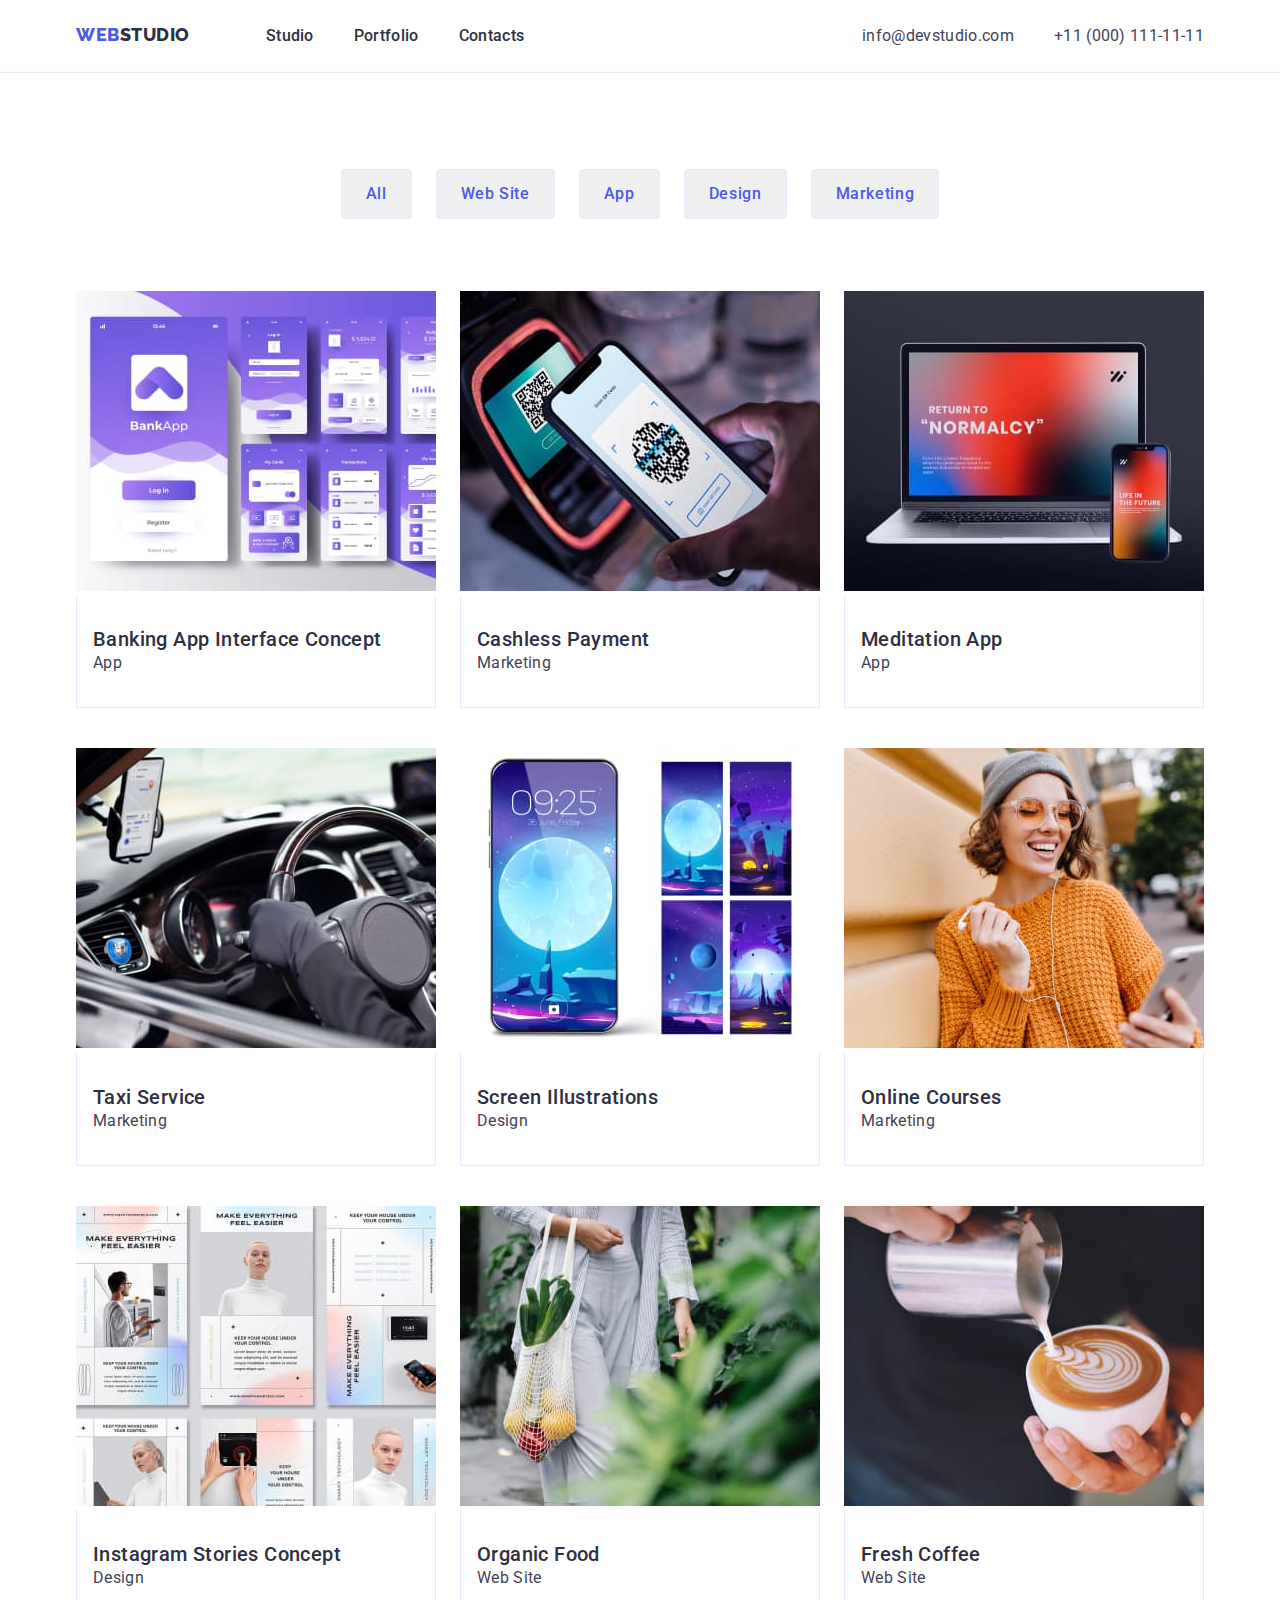
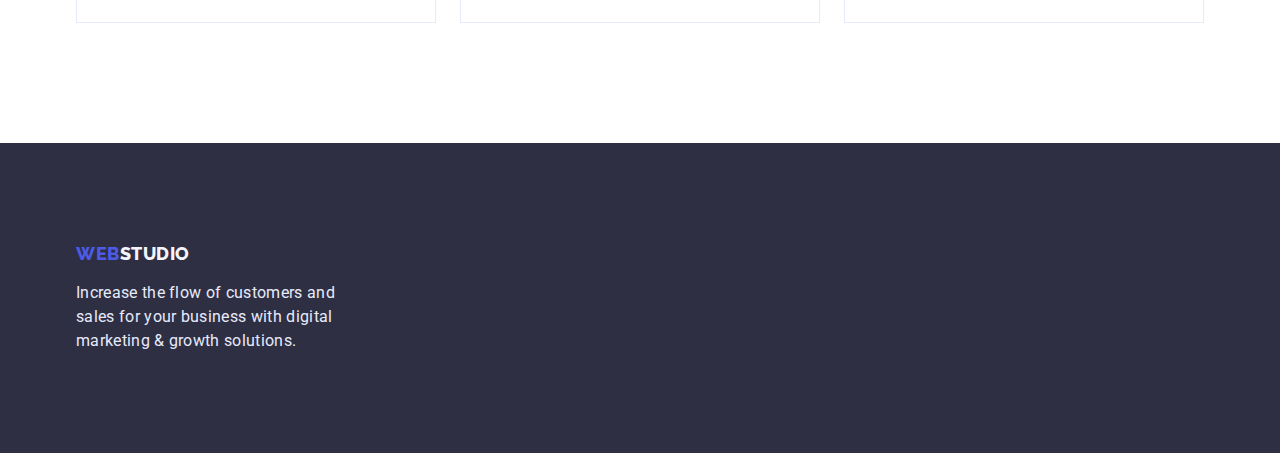
==== commit 2ca39e89: "Corrections" ====
--- a/portfolio.html
+++ b/portfolio.html
@@ -19,7 +19,7 @@
 
 <body>
     <header class="header">
-        <div class="container header">
+        <div class="container header-menu">
             <nav class="nav">
                 <a class="logo link" href="./index.html">Web<span class="color">Studio</span></a>
                 <ul class="menu list">
@@ -40,7 +40,7 @@
         </div>
     </header>
     <main>
-        <section>
+        <section class="portfolio">
             <div class="container">
                 <!-- h1 hide heding in css -->
                 <h1 hidden>Our Works</h1>
@@ -56,66 +56,84 @@
                     <li class="works-list-item">
                         <a class="item-link link" href="#"><img src="./images/Banking-app.jpg"
                                 alt="Banking app interface images" width="360">
-                            <h2 class="works-item-title">Banking App Interface Concept</h2>
-                            <p class="item-text">App</p>
+                            <div class="item-name">
+                                <h2 class="works-item-title">Banking App Interface Concept</h2>
+                                <p class="item-text">App</p>
+                            </div>
                         </a>
                     </li>
                     <li class="works-list-item">
                         <a class="item-link link" href="#"><img src="./images/Payment.jpg"
                                 alt="Image of payment by phone" width="360">
-                            <h2 class="works-item-title">Cashless Payment</h2>
-                            <p class="item-text">Marketing</p>
+                            <div class="item-name">
+                                <h2 class="works-item-title">Cashless Payment</h2>
+                                <p class="item-text">Marketing</p>
+                            </div>
                         </a>
                     </li>
                     <li class="works-list-item">
                         <a class="item-link link" href="#"><img src="./images/Meditaion-app.jpg"
                                 alt="Image of the meditation app" width="360">
-                            <h2 class="works-item-title">Meditation App</h2>
-                            <p class="item-text">App</p>
+                            <div class="item-name">
+                                <h2 class="works-item-title">Meditation App</h2>
+                                <p class="item-text">App</p>
+                            </div>
                         </a>
                     </li>
                     <!-- Row 2 -->
                     <li class="works-list-item">
                         <a class="item-link link" href="#"><img src="./images/Taxi-service.jpg"
                                 alt="Advertising of a taxi service" width="360">
-                            <h2 class="works-item-title">Taxi Service</h2>
-                            <p class="item-text">Marketing</p>
+                            <div class="item-name">
+                                <h2 class="works-item-title">Taxi Service</h2>
+                                <p class="item-text">Marketing</p>
+                            </div>
                         </a>
                     </li>
                     <li class="works-list-item">
                         <a class="item-link link" href="#"><img src="./images/Screen-illustration.jpg"
                                 alt="Example design and illustration" width="360">
-                            <h2 class="works-item-title">Screen Illustrations</h2>
-                            <p class="item-text">Design</p>
+                            <div class="item-name">
+                                <h2 class="works-item-title">Screen Illustrations</h2>
+                                <p class="item-text">Design</p>
+                            </div>
                         </a>
                     </li>
                     <li class="works-list-item">
                         <a class="item-link link" href="#"><img src="./images/Online-cources.jpg"
                                 alt="Online course advertising design" width="360">
-                            <h2 class="works-item-title">Online Courses</h2>
-                            <p class="item-text">Marketing</p>
+                            <div class="item-name">
+                                <h2 class="works-item-title">Online Courses</h2>
+                                <p class="item-text">Marketing</p>
+                            </div>
                         </a>
                     </li>
                     <!-- Row 3 -->
                     <li class="works-list-item">
                         <a class="item-link link" href="#"><img src="./images/Instagram-concept.jpg"
                                 alt="Design instagram stories" width="360">
-                            <h2 class="works-item-title">Instagram Stories Concept</h2>
-                            <p class="item-text">Design</p>
+                            <div class="item-name">
+                                <h2 class="works-item-title">Instagram Stories Concept</h2>
+                                <p class="item-text">Design</p>
+                            </div>
                         </a>
                     </li>
                     <li class="works-list-item">
                         <a class="item-link link" href="#"><img src="./images/Organic-food.jpg"
                                 alt="Organic food store website" width="360">
-                            <h2 class="works-item-title">Organic Food</h2>
-                            <p class="item-text">Web Site</p>
+                            <div class="item-name">
+                                <h2 class="works-item-title">Organic Food</h2>
+                                <p class="item-text">Web Site</p>
+                            </div>
                         </a>
                     </li>
                     <li class="works-list-item">
                         <a class="item-link link" href="#"><img src="./images/Fresh-coffee.jpg"
                                 alt="Fresh Coffee Shop Website" width="360">
-                            <h2 class="works-item-title">Fresh Coffee</h2>
-                            <p class="item-text">Web Site</p>
+                            <div class="item-name">
+                                <h2 class="works-item-title">Fresh Coffee</h2>
+                                <p class="item-text">Web Site</p>
+                            </div>
                         </a>
                     </li>
                 </ul>
@@ -123,7 +141,7 @@
         </section>
     </main>
     <footer class="footer">
-        <div class="container footer-padding">
+        <div class="container">
             <a class="footer-logo link" href="./index.html">Web<span class="footer-color">Studio</span></a>
             <p class="footer-text">Increase the flow of customers and sales for your business with digital marketing &
                 growth
--- a/css/styles.css
+++ b/css/styles.css
@@ -68,6 +68,10 @@
 /* Header */
 
 .header {
+  border-bottom: 1px solid var(--primary-accent-color);
+}
+
+.header-menu {
   display: flex;
   align-items: center;
   padding-top: 24px;
@@ -153,6 +157,9 @@
 
 .hero {
   background-color: #2e2f42;
+  padding-top: 188px;
+  padding-bottom: 188px;
+  text-align: center;
 }
 
 .hero-title {
@@ -163,8 +170,11 @@
   text-align: center;
   letter-spacing: 0.02em;
 
+  width: 496px;
   margin-top: 0;
   margin-bottom: 48px;
+  margin-left: auto;
+  margin-right: auto;
 
   color: #ffffff;
 }
@@ -177,23 +187,30 @@
   letter-spacing: 0.04em;
   cursor: pointer;
   
-
-  padding: 16px 32px;
-  box-shadow: 0px 4px 4px rgba(0, 0, 0, 0.15);
+  padding-top: 16px;
+  padding-bottom: 16px;
+  padding-left: 32px;
+  padding-right: 32px;
+  
+  border: none;
   border-radius: 4px;
+
 
   color: #ffffff;
   background-color: var(--primary-brand-color);
 }
 
-/* Section ADVANTAGES */
-
-.adv-list {
-  display: flex;
+/* ==== Section ADVANTAGES ==== */
+
+.advantages {
   padding-top: 120px;
   padding-bottom: 120px;
 }
 
+.adv-list {
+  display: flex;
+}
+
 .adv-list-items:not(:nth-child(4n)) {
   margin-right: 24px;
 }
@@ -215,8 +232,13 @@
   margin-top: 0;
   margin-bottom: 0;
 }
-
-/* Section WORK */
+/* ==== Section ADVANTAGES ==== */
+
+/* ======= Section WORK ======== */
+
+.work {
+  padding-bottom: 120px;
+}
 
 .work-title {
   font-family: "Roboto", sans-serif;
@@ -237,18 +259,25 @@
 
 .work-list {
   display: flex;
-  padding-bottom: 120px;
-
+}
+
+.img {
+  display: block;
 }
 
 .work-img:not(:nth-child(3n)) {
   margin-right: 24px;
 }
 
-/* Section  TEAM*/
+/* ======= Section WORK ======== */
+
+/*======== Section OUR TEAM ========*/
 
 .team {
   background-color: #F4F4FD;
+  padding-top: 120px;
+  padding-bottom: 120px;
+
 }
 
 .team-title {
@@ -260,7 +289,6 @@
   text-transform: capitalize;
   text-align: center;
 
-  padding-top: 120px;
   padding-bottom: 0;
   margin-top: 0;
   margin-bottom: 72px;
@@ -270,7 +298,6 @@
 
 .team-list {
   display: flex;
-  padding-bottom: 120px;
 }
 
 .team-list-item:not(:nth-child(4n)) {
@@ -278,7 +305,17 @@
 }
 
 .team-photo {
-  margin-bottom: 32px;
+  display: block;
+}
+
+.team-name {
+  padding-top: 32px;
+  padding-bottom: 32px;
+  text-align: center;
+  box-shadow: 0px 1px 6px rgba(46, 47, 66, 0.08), 0px 1px 1px rgba(46, 47, 66, 0.16), 0px 2px 1px rgba(46, 47, 66, 0.08);
+  border-radius: 0px 0px 4px 4px;
+
+  background-color: #ffffff;
 }
 
 .team-subtitle {
@@ -302,20 +339,19 @@
   letter-spacing: 0.02em;
 
   margin-top: 0;
-  margin-bottom: 32px;
+  margin-bottom: 0;
 
   color: #434455;
 }
 
-/* Footer */
-
-.footer-padding {
+/*======== Section OUR TEAM ========*/
+
+/*=========== Footer ============== */
+
+.footer {
+  background-color: #2e2f42;
   padding-top: 100px;
   padding-bottom: 100px;
-}
-
-.footer {
-  background-color: #2e2f42;
 }
 
 .footer-logo {
@@ -327,8 +363,6 @@
   letter-spacing: 0.03em;
   text-transform: uppercase;
 
-  margin-bottom: 16px;
-
   color: var(--primary-brand-color);
 }
 
@@ -343,19 +377,27 @@
   line-height: 1.5;
   letter-spacing: 0.02em;
   color: #e7e9fc;
-}
+
+  width: 264px;
+  margin-top: 16px;
+  margin-bottom: 0;
+}
+
+/*=========== Footer ============== */
 
 /* -------PORTFOLIO PAGE--------- */
 
-/* Filter */
+.portfolio {
+  padding-top: 96px;
+  padding-bottom: 120px;
+}
+
+/*======== Filter ======== */
 
 
 .filter-list {
   display: flex;
   justify-content: center;
-  padding-top: 96px;
-  padding-bottom: 72px;
-
 
   margin-top: 0;
   margin-bottom: 72px;
@@ -372,22 +414,35 @@
   line-height: 1.5;
   letter-spacing: 0.04em;
   cursor: pointer;
+  display: block;
+
+  padding-top: 12px;
+  padding-bottom: 12px;
+  padding-left: 24px;
+  padding-right: 24px;
+  border: 1px solid #E7E9FC;
+  border-radius: 4px;
 
   color: var(--primary-brand-color);
 }
 
 .filter-button:hover,
 .filter-button:focus {
+  box-shadow: 0px 3px 1px rgba(0, 0, 0, 0.1), 0px 2px 1px rgba(0, 0, 0, 0.08), 0px 2px 2px rgba(0, 0, 0, 0.12);
+  border: 1px var(--primary-brand-color);
+  border-radius: 4px;
+
   color: #e7e9fc;
   background-color: var(--primary-brand-color);
 }
 
-/* Works list */
+/*======== Filter ======== */
+
+/*========= Works list ======== */
 
 .works-list {
   display: flex;
   flex-wrap: wrap;
-  margin-bottom: 120px;
 }
 
 .works-list-item:not(:nth-child(3n)) {
@@ -402,6 +457,17 @@
   margin-bottom: 32px;
 }
 
+.item-name {
+  padding-top: 32px;
+  padding-bottom: 32px;
+  padding-left: 16px;
+  padding-right: 16px;
+
+  border-left: 1px solid #E7E9FC;
+  border-right: 1px solid #E7E9FC;
+  border-bottom: 1px solid #E7E9FC;
+}
+
 .works-item-title {
   font-family: "Roboto";
   font-weight: 500;
@@ -409,7 +475,8 @@
   line-height: 1.2;
   letter-spacing: 0.02em;
 
-  margin-bottom: 8px;
+  margin-top: 0;
+  margin-bottom: 0;
 
   color: #2e2f42;
 }
@@ -421,7 +488,10 @@
   line-height: 1.5;
   letter-spacing: 0.02em;
 
-  margin-bottom: 32px;
+  margin-top: 0;
+  margin-bottom: 0;
   
   color: #434455;
 }
+
+/*========= Works list ======== */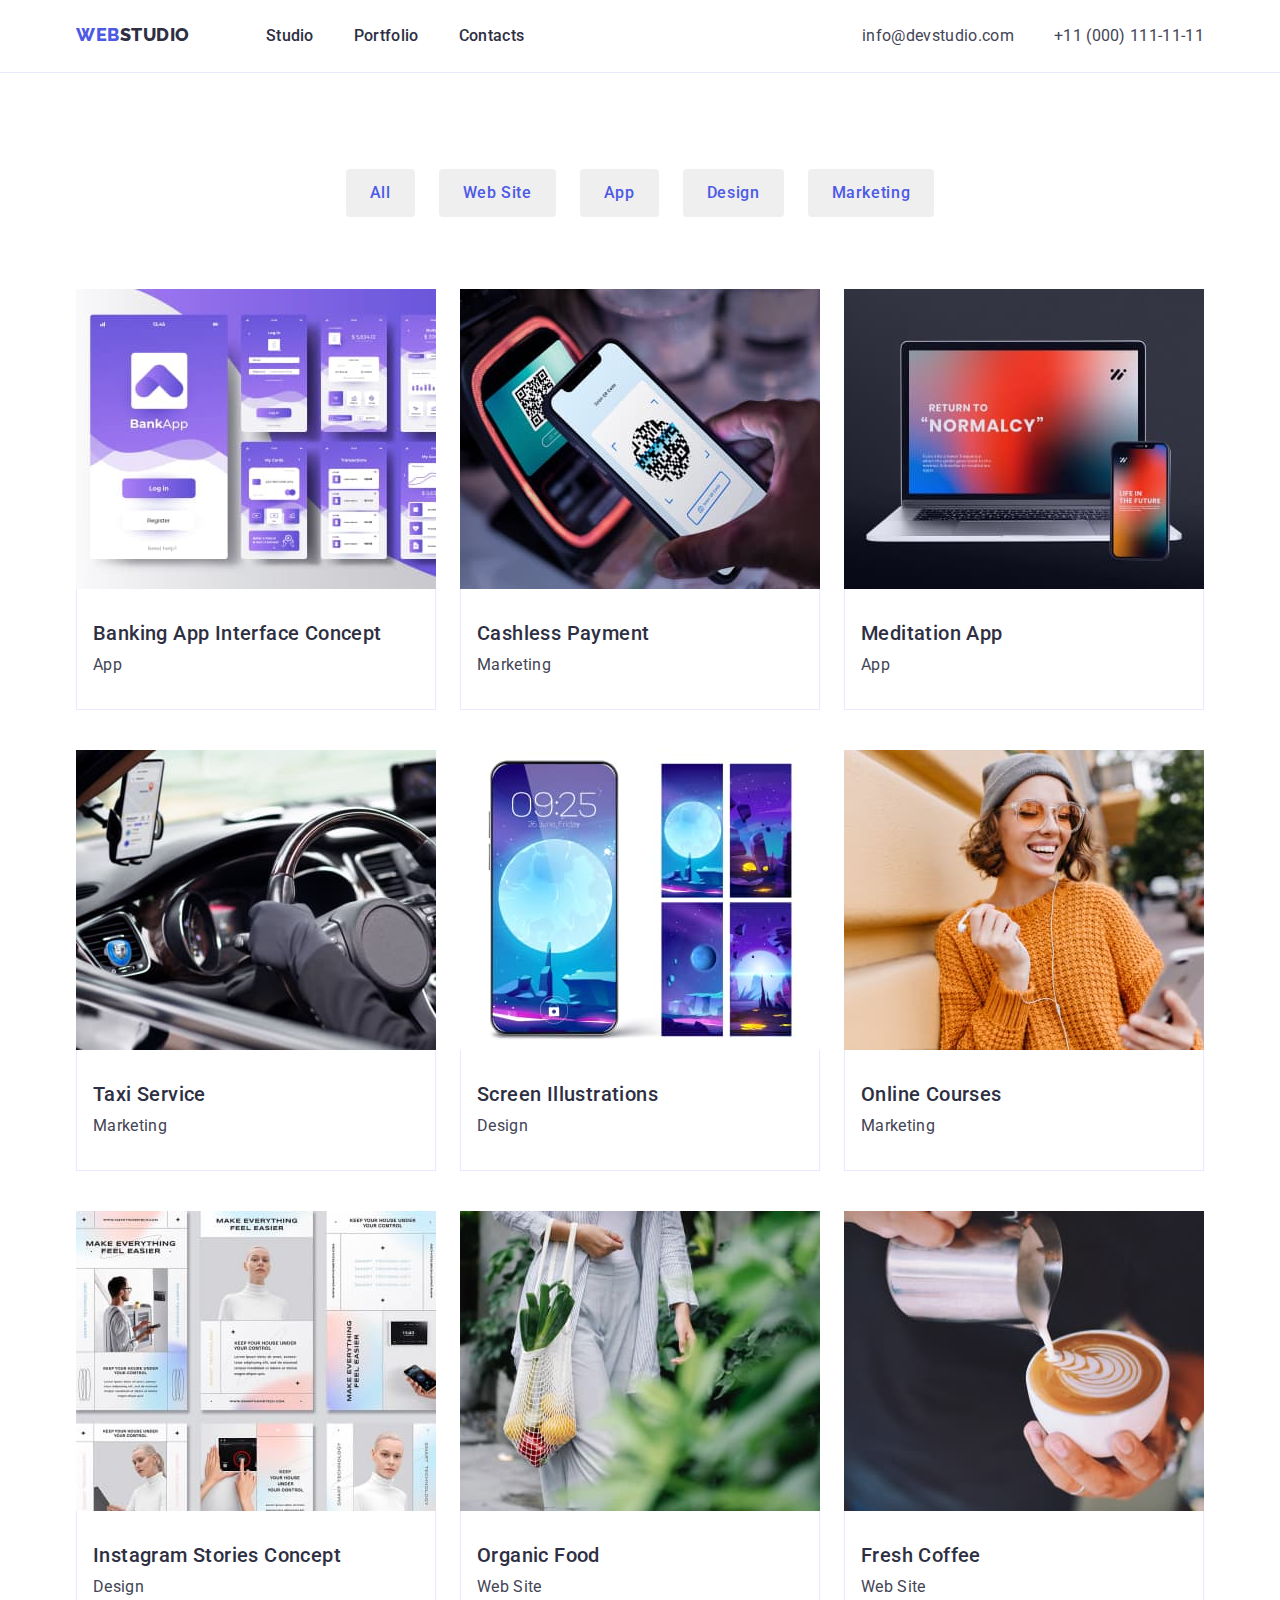
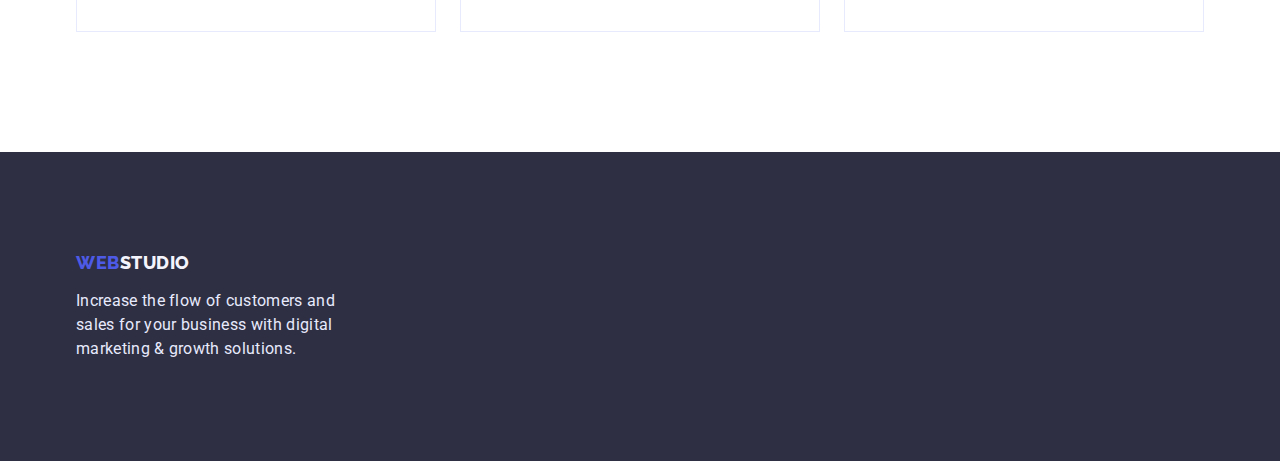
==== commit fb561512: "Update portfolio.html" ====
--- a/portfolio.html
+++ b/portfolio.html
@@ -54,7 +54,7 @@
                 <!-- Row 1 -->
                 <ul class="works-list list">
                     <li class="works-list-item">
-                        <a class="item-link link" href="#"><img src="./images/Banking-app.jpg"
+                        <a class="item-link link" href="#"><img class="item-img" src="./images/Banking-app.jpg"
                                 alt="Banking app interface images" width="360">
                             <div class="item-name">
                                 <h2 class="works-item-title">Banking App Interface Concept</h2>
@@ -63,7 +63,7 @@
                         </a>
                     </li>
                     <li class="works-list-item">
-                        <a class="item-link link" href="#"><img src="./images/Payment.jpg"
+                        <a class="item-link link" href="#"><img class="item-img" src="./images/Payment.jpg"
                                 alt="Image of payment by phone" width="360">
                             <div class="item-name">
                                 <h2 class="works-item-title">Cashless Payment</h2>
@@ -72,7 +72,7 @@
                         </a>
                     </li>
                     <li class="works-list-item">
-                        <a class="item-link link" href="#"><img src="./images/Meditaion-app.jpg"
+                        <a class="item-link link" href="#"><img class="item-img" src="./images/Meditaion-app.jpg"
                                 alt="Image of the meditation app" width="360">
                             <div class="item-name">
                                 <h2 class="works-item-title">Meditation App</h2>
@@ -82,7 +82,7 @@
                     </li>
                     <!-- Row 2 -->
                     <li class="works-list-item">
-                        <a class="item-link link" href="#"><img src="./images/Taxi-service.jpg"
+                        <a class="item-link link" href="#"><img class="item-img" src="./images/Taxi-service.jpg"
                                 alt="Advertising of a taxi service" width="360">
                             <div class="item-name">
                                 <h2 class="works-item-title">Taxi Service</h2>
@@ -91,7 +91,7 @@
                         </a>
                     </li>
                     <li class="works-list-item">
-                        <a class="item-link link" href="#"><img src="./images/Screen-illustration.jpg"
+                        <a class="item-link link" href="#"><img class="item-img" src="./images/Screen-illustration.jpg"
                                 alt="Example design and illustration" width="360">
                             <div class="item-name">
                                 <h2 class="works-item-title">Screen Illustrations</h2>
@@ -100,7 +100,7 @@
                         </a>
                     </li>
                     <li class="works-list-item">
-                        <a class="item-link link" href="#"><img src="./images/Online-cources.jpg"
+                        <a class="item-link link" href="#"><img class="item-img" src="./images/Online-cources.jpg"
                                 alt="Online course advertising design" width="360">
                             <div class="item-name">
                                 <h2 class="works-item-title">Online Courses</h2>
@@ -110,7 +110,7 @@
                     </li>
                     <!-- Row 3 -->
                     <li class="works-list-item">
-                        <a class="item-link link" href="#"><img src="./images/Instagram-concept.jpg"
+                        <a class="item-link link" href="#"><img class="item-img" src="./images/Instagram-concept.jpg"
                                 alt="Design instagram stories" width="360">
                             <div class="item-name">
                                 <h2 class="works-item-title">Instagram Stories Concept</h2>
@@ -119,7 +119,7 @@
                         </a>
                     </li>
                     <li class="works-list-item">
-                        <a class="item-link link" href="#"><img src="./images/Organic-food.jpg"
+                        <a class="item-link link" href="#"><img class="item-img" src="./images/Organic-food.jpg"
                                 alt="Organic food store website" width="360">
                             <div class="item-name">
                                 <h2 class="works-item-title">Organic Food</h2>
@@ -128,7 +128,7 @@
                         </a>
                     </li>
                     <li class="works-list-item">
-                        <a class="item-link link" href="#"><img src="./images/Fresh-coffee.jpg"
+                        <a class="item-link link" href="#"><img class="item-img" src="./images/Fresh-coffee.jpg"
                                 alt="Fresh Coffee Shop Website" width="360">
                             <div class="item-name">
                                 <h2 class="works-item-title">Fresh Coffee</h2>
--- a/css/styles.css
+++ b/css/styles.css
@@ -420,7 +420,7 @@
   padding-bottom: 12px;
   padding-left: 24px;
   padding-right: 24px;
-  border: 1px solid #E7E9FC;
+  border: none;
   border-radius: 4px;
 
   color: var(--primary-brand-color);
@@ -429,9 +429,7 @@
 .filter-button:hover,
 .filter-button:focus {
   box-shadow: 0px 3px 1px rgba(0, 0, 0, 0.1), 0px 2px 1px rgba(0, 0, 0, 0.08), 0px 2px 2px rgba(0, 0, 0, 0.12);
-  border: 1px var(--primary-brand-color);
-  border-radius: 4px;
-
+  
   color: #e7e9fc;
   background-color: var(--primary-brand-color);
 }
@@ -455,6 +453,10 @@
 
 .item-link {
   margin-bottom: 32px;
+}
+
+.item-img {
+  display: block;
 }
 
 .item-name {
@@ -476,7 +478,7 @@
   letter-spacing: 0.02em;
 
   margin-top: 0;
-  margin-bottom: 0;
+  margin-bottom: 8px;
 
   color: #2e2f42;
 }
